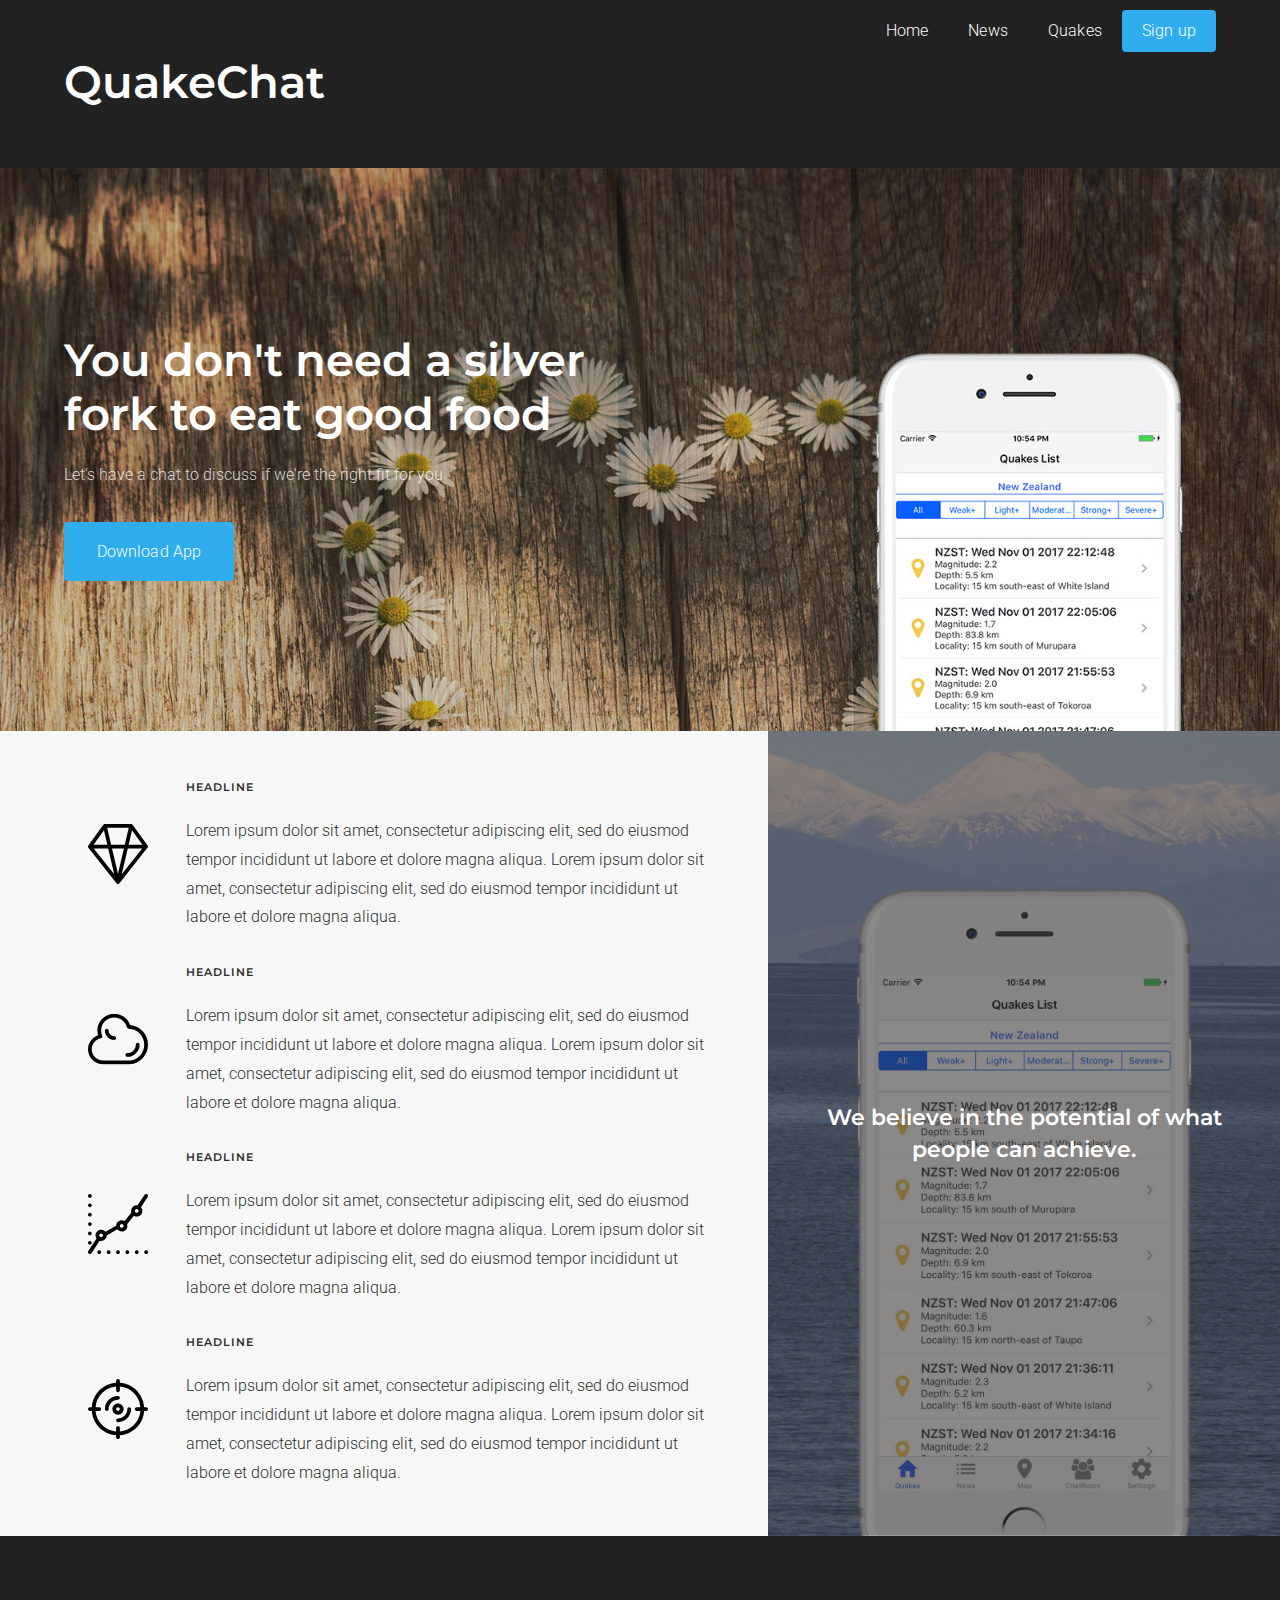
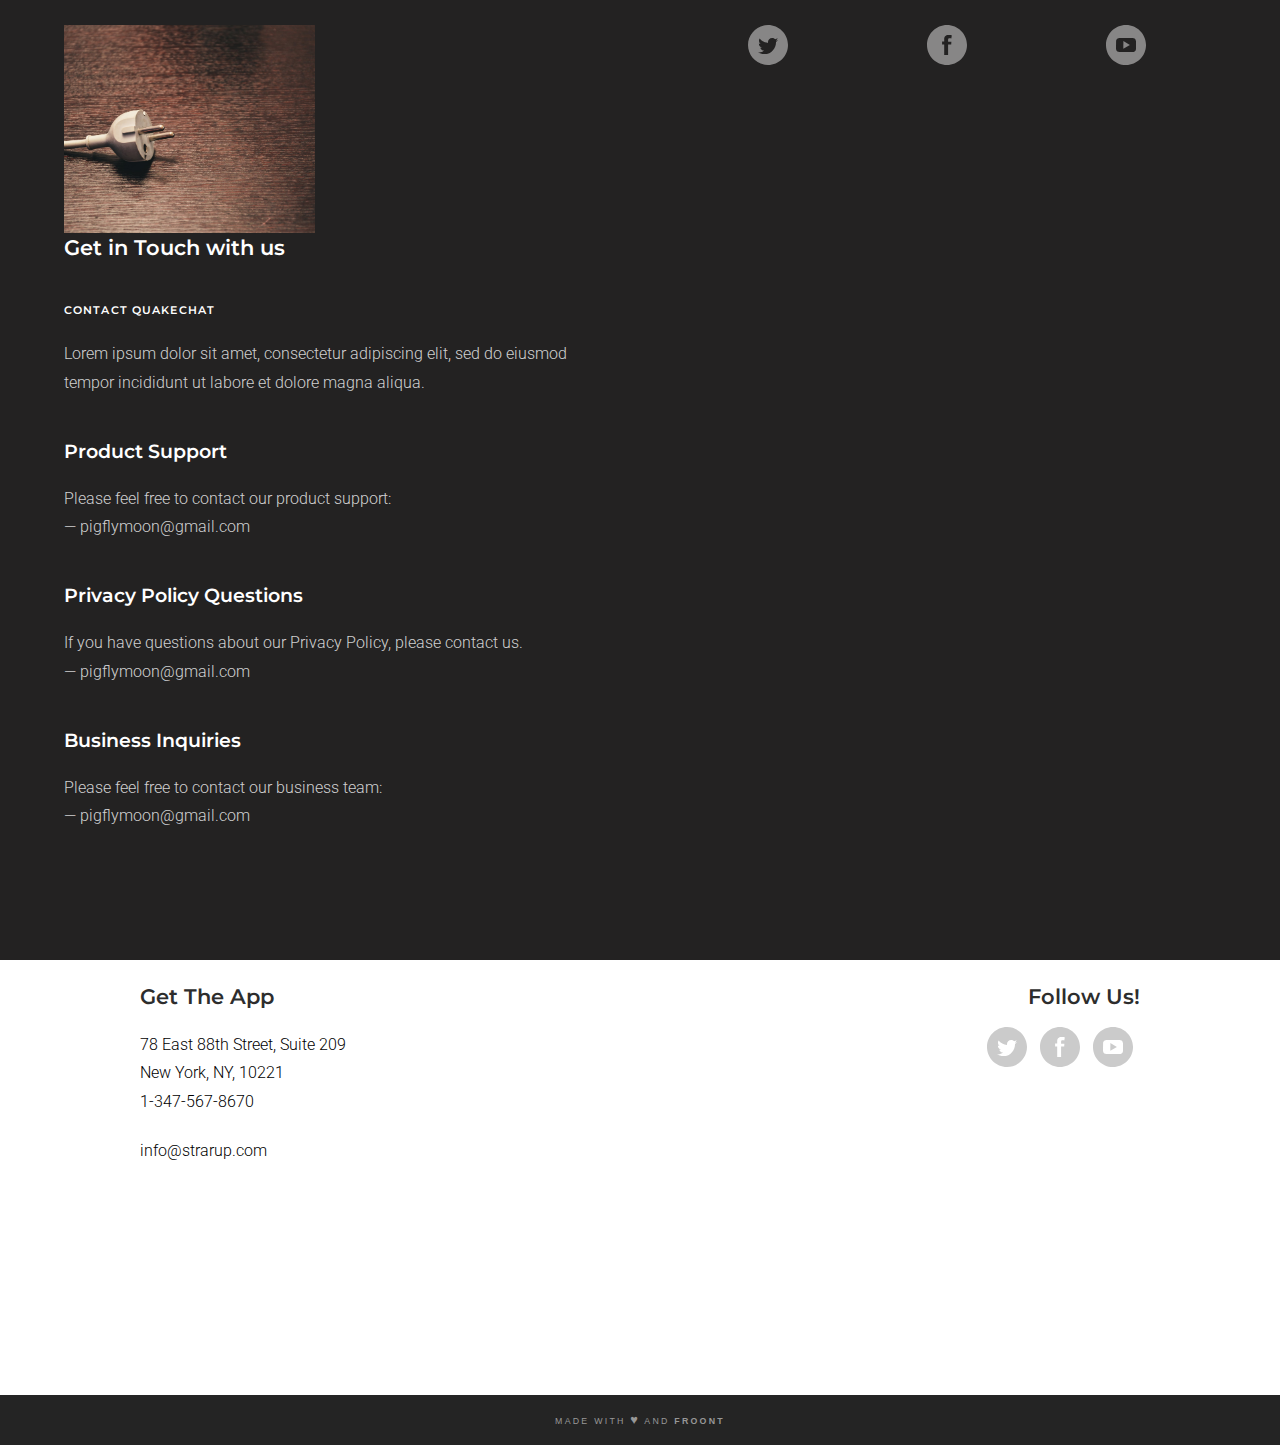
==== index.html @ 2ad2355a "tide up" ====
<!DOCTYPE html>
<html prefix="og: http://ogp.me/ns#" lang="en"
      class="x-nav-js wf-montserrat-n7-active wf-montserrat-n4-active wf-roboto-n1-active wf-roboto-i1-active wf-roboto-n3-active wf-roboto-i3-active wf-roboto-n5-active wf-roboto-i5-active wf-roboto-n7-active wf-roboto-i7-active wf-roboto-n9-active wf-roboto-i9-active wf-roboto-i4-active wf-roboto-n4-active wf-active">
<head>
    <meta http-equiv="Content-Type" content="text/html; charset=UTF-8">

    <link rel="schema.DC" href="http://purl.org/dc/elements/1.1/">
    <title>web</title>
    <meta name="DC.title" content="web">
    <meta property="og:title" content="web">
    <meta name="twitter:title" content="web">
    <meta property="og:image" content="https://cdn.froont.com/_static/images/froont.png">
    <meta name="twitter:image" content="https://cdn.froont.com/_static/images/froont.png">
    <meta property="og:url" content="http://froont.com/flymoon/web-98582">
    <meta name="robots" content="noindex">
    <meta property="fb:app_id" content="338576812933961">
    <meta property="fb:admins" content="673428195">
    <meta property="og:type" content="website">
    <meta property="og:site_name" content="web">
    <meta name="DC.language" scheme="ISO639-1" content="en">
    <link rel="stylesheet" href="./files/style.19f5365.css">
    <link rel="stylesheet" href="./files/style.css">
    <script type="text/javascript" async="" src="./files/linkid.js"></script>
    <script async="" src="./files/analytics.js"></script>
    <script>
        window.preload = {
            sentry_dsn: "https://4933bdc993314b5cae37ba5216a96479@sentry.froont.com/3"
        }
    </script>
    <script src="./files/raven.min.js"></script>
    <script type="text/javascript">
        (function (window) {
            if (typeof window.Raven !== 'undefined') {
                var sentryDSN;

                if (!sentryDSN && window.app && app.preload && app.preload.sentry_dsn) {
                    sentryDSN = app.preload.sentry_dsn;
                }

                if (!sentryDSN && window.preload && window.preload.sentry_dsn) {
                    sentryDSN = window.preload && window.preload.sentry_dsn;
                }

                if (sentryDSN) {
                    try {
                        Raven.config(sentryDSN, {
                            collectWindowErrors: true
                        }).install();

                        if (window.app && window.app.preload && window.app.preload.userInfo) {
                            Raven.setUser(app.preload.userInfo);
                        }
                    } catch (sentryLoadException) {
                        console.error("Couldn't load Sentry :(");
                        console.trace(sentryLoadException);
                    }
                } else {
                    window.Raven = undefined;
                }

            }
        })(window);
    </script>
    <script type="text/javascript" src="./files/footer.19f5365.js"></script>
    <script type="text/javascript">
        var fonts = {
            "Montserrat": {
                "family": "Montserrat",
                "source": "google",
                "subsets": [
                    "latin"
                ],
                "variants": [
                    "700",
                    "regular"
                ]
            },
            "Roboto": {
                "family": "Roboto",
                "source": "google",
                "subsets": [
                    "cyrillic",
                    "cyrillic-ext",
                    "greek",
                    "greek-ext",
                    "latin",
                    "latin-ext",
                    "vietnamese"
                ],
                "variants": [
                    "100",
                    "100italic",
                    "300",
                    "300italic",
                    "500",
                    "500italic",
                    "700",
                    "700italic",
                    "900",
                    "900italic",
                    "italic",
                    "regular"
                ]
            }
        };
    </script>
    <link rel="stylesheet" href="./files/css" media="all">
    <script type="text/javascript" src="./files/js-fonts.19f5365.js"></script>


    <link rel="shortcut icon" type="image/x-icon" href="http://froont.com/favicon.ico?v=2">
    <link rel="apple-touch-icon" href="http://froont.com/favicon-152.png">
    <meta name="msapplication-TileColor" content="#3E3ED6">
    <meta name="msapplication-TileImage" content="/favicon-144.png">
    <meta http-equiv="X-UA-Compatible" content="IE=Edge,chrome=1">
    <meta name="viewport" content="width=device-width, initial-scale=1.0">
</head>

<body>
<div class="b-content">
    <div id="nav_with_logo" class="fr-widget fr-container fr_nav_with_logo">
        <div id="navigation_dark_with_logo_2"
             class="fr-widget fr-navigation fr-navigation-active fr_navigation_dark_with_logo_2">
            <a id="logo_2" class="fr-widget fr-svg fr_logo_2 fr-link" href="https://froont.com/">
                <div class="fr-svg-inner">
                    <!--<svg xmlns="http://www.w3.org/2000/svg" version="1.1" x="0" y="0" viewBox="0 0 279.3 56" enable-background="new 0 0 279.333 56" xml:space="preserve"><path d="M2 3.3h32.3v7.8H10.9v13.8h22.1v7.6H10.9v21.2H2V3.3zM40.5 3.3H58c9.4 0 18.5 3.8 18.5 14.5 0 7.3-4.5 12-11.5 13.6l13.4 22.4H67.6L56 32.3h-6.5v21.4h-8.9V3.3zM56.7 25c5 0 10.8-1.2 10.8-7.3 0-5.5-5.4-6.8-10-6.8h-8.1v14.2H56.7zM159.3 2c-12.6 0-22.5 6.8-25.7 18.1C130.4 8.8 120.5 2 107.7 2c-15.4 0-26.8 10.2-26.8 26.4 0 15.7 11.4 26.6 26.8 26.6 12.8 0 22.7-7.3 25.9-18.5C136.8 47.7 146.7 55 159.3 55c15.6 0 27-10.9 27-26.6C186.3 12.2 174.9 2 159.3 2zM107.7 46.9c-10.2 0-17.2-7.8-17.2-18.6 0-10.4 6.9-18.4 17.2-18.4 10.4 0 17.3 8 17.3 18.4C125 39.1 118 46.9 107.7 46.9zM159.4 46.9c-10.2 0-17.2-7.8-17.2-18.6 0-10.4 6.9-18.4 17.2-18.4 10.4 0 17.3 8 17.3 18.4C176.6 39.1 169.6 46.9 159.4 46.9zM189.6 3.3h11.8l23.3 37.8h0.1V3.3h8.9v50.4h-11.3L198.6 14.8h-0.1v39h-8.9V3.3zM253.7 11.1h-15.4V3.3H278v7.8h-15.3v42.6h-8.9V11.1z"></path></svg>-->
                    <H1>QuakeChat</H1>
                </div>
            </a>
            <div id="mobile_toggle_2" class="fr-widget fr-navigation-toggle fr_mobile_toggle_2" aria-hidden="true">
                <div id="hamburger_icon_2" class="fr-widget fr-svg fr_hamburger_icon_2">
                    <div class="fr-svg-inner">
                        <svg xmlns="http://www.w3.org/2000/svg" version="1.1" x="0" y="0" viewBox="0 0 73.2 61.6" xml:space="preserve"><path d="M4.2 8.6h64.7c2.3 0 4.2-1.9 4.2-4.3C73.2 1.9 71.3 0 68.9 0H4.2C1.9 0 0 1.9 0 4.3 0 6.7 1.9 8.6 4.2 8.6zM68.9 26.5H4.2C1.9 26.5 0 28.4 0 30.8c0 2.4 1.9 4.3 4.2 4.3h64.7c2.3 0 4.2-1.9 4.2-4.3C73.2 28.4 71.3 26.5 68.9 26.5zM68.9 53H4.2C1.9 53 0 54.9 0 57.3c0 2.4 1.9 4.3 4.2 4.3h64.7c2.3 0 4.2-1.9 4.2-4.3C73.2 54.9 71.3 53 68.9 53z"></path></svg>
                    </div>
                </div>
            </div>
            <div id="items_2" class="fr-widget fr-container fr_items_2 x-nav-collapse x-nav-collapse-0 closed"
                 style="transition: max-height 284ms; position: relative;" aria-hidden="false">
                <a id="text01" class="fr-widget fr-text fr-wf fr_nav_item_bright_right_center fr_text01 fr-link">
                    <div class="fr-text">Home</div>
                </a><a id="text02" class="fr-widget fr-text fr-wf fr_nav_item_bright_right_center fr_text02 fr-link">
                <div class="fr-text">News</div>
            </a><a id="text03_2" class="fr-widget fr-text fr-wf fr_nav_item_bright_right_center fr_text03_2 fr-link">
                <div class="fr-text">Quakes</div>
            </a><a id="sign_up_button_2" class="fr-widget fr-text fr-wf fr_button-1 fr_sign_up_button_2 fr-link">
                <div class="fr-text">Sign up</div>
            </a>
            </div>
        </div>
    </div>
    <div id="hero_with_bg" class="fr-widget fr-container fr_hero_with_bg">
        <div id="hd3_content" class="fr-widget fr-container fr_hd3_content">
            <div id="text_25" class="fr-widget fr-text fr-wf fr_text_bright_left fr_text_25">
                <div class="fr-text">
                    <h1>You don't need a silver fork to eat good food</h1>
                    <p>Let's have a chat to discuss if we're the right fit for you</p>
                </div>
            </div>
            <a id="text_133" class="fr-widget fr-text fr-wf fr_button fr_text_133 fr-link"
               href="mailto:hello@froont.com">
                <div class="fr-text">
                    Download App
                </div>
            </a>
        </div>
    </div>

    <div id="features_block" class="fr-widget fr-container fr_features_block">
        <div id="group_container_4" class="fr-widget fr-container fr_group_container_4">
            <div id="grid_13" class="fr-widget fr-grid fr_grid_13">
                <div id="image_container_13" class="fr-widget fr-container fr_image_container_13">
                    <div id="volume_up_icon_13" class="fr-widget fr-svg fr_volume_up_icon_13">
                        <div class="fr-svg-inner">
                            <!--?xml version="1.0" encoding="iso-8859-1"?-->
                            <!-- Generator: Adobe Illustrator 16.0.4, SVG Export Plug-In . SVG Version: 6.00 Build 0)  -->
                            <svg xmlns="http://www.w3.org/2000/svg" xmlns:xlink="http://www.w3.org/1999/xlink" version="1.1" id="Capa_1" x="0px" y="0px" viewBox="0 0 32.012 32" xml:space="preserve" enable-background="new 0 0 32.012 32">
<g id="Diamond">
	<g>
		<path d="M31.977,11.835c0-0.004-0.001-0.007-0.002-0.01c-0.039-0.212-0.124-0.407-0.272-0.55L23.8,0.411    c-0.057-0.078-0.127-0.144-0.202-0.201c-0.018-0.014-0.036-0.024-0.055-0.036c-0.101-0.066-0.206-0.12-0.323-0.147    c0,0-0.001-0.001-0.002-0.001c-0.002-0.001-0.005,0-0.008,0c-0.071-0.017-0.146-0.027-0.219-0.027h-14    c-0.075,0-0.148,0.01-0.221,0.026c-0.003,0-0.005-0.001-0.008,0c-0.001,0-0.001,0.001-0.002,0.001    C8.645,0.054,8.538,0.107,8.438,0.174C8.42,0.187,8.401,0.196,8.384,0.21C8.309,0.269,8.238,0.333,8.183,0.411l-8,11    c-0.019,0.023-0.025,0.052-0.041,0.076c-0.016,0.026-0.037,0.048-0.051,0.075c-0.007,0.016-0.009,0.032-0.016,0.049    c-0.021,0.045-0.032,0.09-0.044,0.137c-0.012,0.043-0.022,0.084-0.028,0.127c-0.006,0.048-0.004,0.095-0.004,0.142    C0,12.062,0.001,12.105,0.007,12.148c0.007,0.046,0.021,0.09,0.033,0.135c0.014,0.044,0.025,0.088,0.045,0.13    c0.007,0.014,0.008,0.028,0.015,0.041c0.017,0.031,0.039,0.055,0.06,0.083c0.018,0.027,0.027,0.058,0.048,0.083l15,19    c0.016,0.02,0.041,0.027,0.058,0.046c0.04,0.045,0.078,0.093,0.126,0.13c0.025,0.02,0.058,0.028,0.083,0.045    c0.009,0.006,0.02,0.01,0.026,0.016c0.034,0.02,0.063,0.039,0.1,0.055c0.04,0.018,0.08,0.031,0.123,0.044    c0.017,0.005,0.026,0.017,0.042,0.021C15.839,31.992,15.913,32,15.987,32c0.003,0,0.004,0.001,0.005,0.001h0.002    c0.002,0,0.003-0.001,0.003-0.001c0.074,0,0.148-0.009,0.224-0.024c0.016-0.004,0.027-0.016,0.042-0.021    c0.043-0.013,0.083-0.026,0.122-0.044c0.036-0.016,0.066-0.035,0.1-0.055c0.011-0.006,0.019-0.01,0.027-0.016    c0.026-0.017,0.057-0.025,0.082-0.045c0.049-0.037,0.086-0.085,0.127-0.13c0.017-0.019,0.042-0.026,0.058-0.046l14.918-18.896    c0.194-0.183,0.317-0.437,0.317-0.724C32.011,11.94,31.986,11.891,31.977,11.835z M21.73,1.999l-2.1,9h-7.28l-2.1-9H21.73z     M8.514,3.355l1.783,7.644H2.955L8.514,3.355z M3.055,12.999h7.709l3.234,13.861L3.055,12.999z M15.991,26.599l-3.175-13.6h6.348    L15.991,26.599z M17.983,26.86l3.235-13.861h7.709L17.983,26.86z M21.685,10.999l1.783-7.644l5.558,7.644H21.685z"></path>
	</g>
</g>
</svg>
                        </div>
                    </div>
                </div>
                <div id="text_193" class="fr-widget fr-text fr-wf fr_text_193">
                    <div class="fr-text">
                        <h5>Headline</h5>
                        <p>Lorem ipsum dolor sit amet, consectetur adipiscing elit, sed do eiusmod tempor incididunt ut
                            labore et dolore magna aliqua.&nbsp;Lorem ipsum dolor sit amet, consectetur adipiscing elit,
                            sed do eiusmod tempor incididunt ut labore et dolore magna aliqua.</p>
                    </div>
                </div>
            </div>
            <div id="grid_14" class="fr-widget fr-grid fr_grid_14">
                <div id="image_container_14" class="fr-widget fr-container fr_image_container_14">
                    <div id="volume_up_icon_14" class="fr-widget fr-svg fr_volume_up_icon_14">
                        <div class="fr-svg-inner">
                            <!--?xml version="1.0" encoding="iso-8859-1"?-->
                            <!-- Generator: Adobe Illustrator 16.0.4, SVG Export Plug-In . SVG Version: 6.00 Build 0)  -->
                            <svg xmlns="http://www.w3.org/2000/svg" xmlns:xlink="http://www.w3.org/1999/xlink" version="1.1" id="Capa_1" x="0px" y="0px" viewBox="0 0 32 27" xml:space="preserve" enable-background="new 0 0 32 27">
<g id="Cloud">
	<g>
		<path d="M14,12c-1.654,0-3-1.346-3-3c0-0.553-0.448-1-1-1S9,8.447,9,9c0,2.757,2.243,5,5,5c0.552,0,1-0.447,1-1S14.552,12,14,12z     M26.5,15.5c-0.552,0-1,0.447-1,1c0,2.48-2.02,4.5-4.5,4.5c-0.552,0-1,0.448-1,1s0.448,1,1,1c3.584,0,6.5-2.916,6.5-6.5    C27.5,15.947,27.052,15.5,26.5,15.5z M22.497,6.056C21.254,2.455,17.859,0,14,0C9.038,0,5,4.037,5,9    c0,0.838,0.114,1.66,0.34,2.455C2.188,12.566,0,15.577,0,19c0,4.411,3.589,8,8,8h14c0.096,0,0.189-0.014,0.277-0.041    C27.747,26.559,32,22.006,32,16.5C32,11.009,27.882,6.554,22.497,6.056z M21.948,24.977c-0.06,0.002-0.117,0.012-0.173,0.023H8    c-3.309,0-6-2.691-6-6c0-2.857,2.032-5.332,4.832-5.885c0.296-0.058,0.549-0.246,0.69-0.513s0.154-0.583,0.036-0.86    C7.188,10.873,7,9.95,7,9c0-3.859,3.14-7,7-7c3.193,0,5.979,2.163,6.771,5.261c0.111,0.433,0.498,0.74,0.944,0.751    C26.361,8.129,30,11.857,30,16.5C30,21.018,26.463,24.74,21.948,24.977z"></path>
	</g>
</g>
</svg>
                        </div>
                    </div>
                </div>

                <div id="text_194" class="fr-widget fr-text fr-wf fr_text_194">
                    <div class="fr-text">
                        <h5>Headline</h5>
                        <p>Lorem ipsum dolor sit amet, consectetur adipiscing elit, sed do eiusmod tempor incididunt ut
                            labore et dolore magna aliqua.&nbsp;Lorem ipsum dolor sit amet, consectetur adipiscing elit,
                            sed do eiusmod tempor incididunt ut labore et dolore magna aliqua.</p>
                    </div>
                </div>
            </div>

            <div id="grid_15" class="fr-widget fr-grid fr_grid_15">
                <div id="image_container_15" class="fr-widget fr-container fr_image_container_15">
                    <div id="volume_up_icon_15" class="fr-widget fr-svg fr_volume_up_icon_15">
                        <div class="fr-svg-inner">
                            <!--?xml version="1.0" encoding="iso-8859-1"?-->
                            <!-- Generator: Adobe Illustrator 16.0.4, SVG Export Plug-In . SVG Version: 6.00 Build 0)  -->
                            <svg xmlns="http://www.w3.org/2000/svg" xmlns:xlink="http://www.w3.org/1999/xlink" version="1.1" id="Capa_1" x="0px" y="0px" viewBox="0 0 32 32" xml:space="preserve" enable-background="new 0 0 32 32">
<g id="Statics">
	<g>
		<path d="M31.834,1.552c0.305-0.461,0.178-1.08-0.282-1.386c-0.462-0.305-1.081-0.179-1.386,0.283l-3.699,5.599    C26.312,6.023,26.159,6,25.999,6c-1.653,0-3,1.347-3,3c0,0.318,0.063,0.619,0.155,0.907l-3.572,4.555    C19.121,14.174,18.582,14,18,14c-1.613,0-2.924,1.283-2.988,2.881l-5.651,3.29C8.812,19.464,7.963,19,7,19c-1.654,0-3,1.346-3,3    c0,0.65,0.214,1.25,0.566,1.741l-4.402,6.71c-0.303,0.462-0.175,1.082,0.287,1.385C0.62,31.947,0.811,32,0.999,32    c0.326,0,0.646-0.158,0.837-0.451l4.375-6.667C6.464,24.951,6.726,25,7,25c1.613,0,2.924-1.282,2.988-2.881l5.651-3.289    C16.188,19.536,17.037,20,18,20c1.654,0,3-1.346,3-3c0-0.318-0.062-0.619-0.154-0.906l3.571-4.555    c0.461,0.287,1,0.461,1.582,0.461c1.653,0,3-1.346,3-3c0-0.767-0.298-1.459-0.772-1.99L31.834,1.552z M7,23c-0.552,0-1-0.448-1-1    c0-0.551,0.448-1,1-1s1,0.449,1,1C8,22.552,7.552,23,7,23z M18,18c-0.552,0-1-0.448-1-1c0-0.551,0.448-1,1-1s1,0.449,1,1    C19,17.552,18.552,18,18,18z M25.999,10c-0.552,0-1-0.448-1-1c0-0.551,0.448-1,1-1s1,0.449,1,1C26.999,9.552,26.551,10,25.999,10z     M6,30c-0.553,0-1,0.448-1,1c0,0.553,0.447,1,1,1s1-0.447,1-1C7,30.448,6.553,30,6,30z M11,30c-0.553,0-1,0.448-1,1    c0,0.553,0.447,1,1,1s1-0.447,1-1C12,30.448,11.553,30,11,30z M16,30c-0.553,0-1,0.448-1,1c0,0.553,0.447,1,1,1    c0.553,0,1-0.447,1-1C17,30.448,16.553,30,16,30z M21,30c-0.553,0-1,0.448-1,1c0,0.553,0.447,1,1,1s1-0.447,1-1    C22,30.448,21.553,30,21,30z M26,30c-0.553,0-1,0.448-1,1c0,0.553,0.447,1,1,1s1-0.447,1-1C27,30.448,26.553,30,26,30z M31,30    c-0.553,0-1,0.448-1,1c0,0.553,0.447,1,1,1s1-0.447,1-1C32,30.448,31.553,30,31,30z M1,27c0.553,0,1-0.447,1-1    c0-0.552-0.447-1-1-1s-1,0.448-1,1C0,26.553,0.447,27,1,27z M1,22c0.553,0,1-0.447,1-1c0-0.552-0.447-1-1-1s-1,0.448-1,1    C0,21.553,0.447,22,1,22z M1,17c0.553,0,1-0.447,1-1c0-0.552-0.447-1-1-1s-1,0.448-1,1C0,16.553,0.447,17,1,17z M1,12    c0.553,0,1-0.446,1-1c0-0.552-0.447-1-1-1s-1,0.448-1,1C0,11.554,0.447,12,1,12z M1,7c0.553,0,1-0.446,1-1c0-0.552-0.447-1-1-1    S0,5.448,0,6C0,6.554,0.447,7,1,7z M1,2c0.553,0,1-0.446,1-1c0-0.552-0.447-1-1-1S0,0.448,0,1C0,1.554,0.447,2,1,2z"></path>
	</g>
</g>
</svg>
                        </div>
                    </div>
                </div>

                <div id="text_195" class="fr-widget fr-text fr-wf fr_text_195">
                    <div class="fr-text">
                        <h5>Headline</h5>
                        <p>Lorem ipsum dolor sit amet, consectetur adipiscing elit, sed do eiusmod tempor incididunt ut
                            labore et dolore magna aliqua.&nbsp;Lorem ipsum dolor sit amet, consectetur adipiscing elit,
                            sed do eiusmod tempor incididunt ut labore et dolore magna aliqua.</p>
                    </div>
                </div>
            </div>

            <div id="grid_16" class="fr-widget fr-grid fr_grid_16">
                <div id="image_container_16" class="fr-widget fr-container fr_image_container_16">
                    <div id="volume_up_icon_16" class="fr-widget fr-svg fr_volume_up_icon_16">
                        <div class="fr-svg-inner">
                            <!--?xml version="1.0" encoding="iso-8859-1"?-->
                            <!-- Generator: Adobe Illustrator 16.0.4, SVG Export Plug-In . SVG Version: 6.00 Build 0)  -->
                            <svg xmlns="http://www.w3.org/2000/svg" xmlns:xlink="http://www.w3.org/1999/xlink" version="1.1" id="Capa_1" x="0px" y="0px" viewBox="0 0 32 32" xml:space="preserve" enable-background="new 0 0 32 32">
<g id="Target">
	<g>
		<path d="M31,15h-1.051C29.457,8.079,23.922,2.544,17,2.051v-1.05C17,0.448,16.553,0,16,0c-0.553,0-1,0.448-1,1.001v1.05    C8.078,2.544,2.543,8.079,2.051,15H1c-0.553,0-1,0.448-1,1c0,0.553,0.447,1.001,1,1.001h1.051    C2.543,23.922,8.078,29.457,15,29.949V31c0,0.553,0.447,1,1,1c0.553,0,1-0.447,1-1v-1.051c6.922-0.492,12.457-6.027,12.949-12.948    H31c0.553,0,1-0.448,1-1.001C32,15.448,31.553,15,31,15z M26,17.001h1.949C27.466,22.818,22.818,27.467,17,27.949V26    c0-0.552-0.447-1-1-1c-0.553,0-1,0.448-1,1v1.949C9.182,27.467,4.534,22.818,4.051,17.001H6c0.553,0,1-0.448,1-1.001    c0-0.552-0.447-1-1-1H4.051C4.534,9.182,9.182,4.534,15,4.051V6c0,0.553,0.447,1.001,1,1.001c0.553,0,1-0.448,1-1.001V4.051    C22.818,4.534,27.466,9.182,27.949,15H26c-0.553,0-1,0.448-1,1C25,16.553,25.447,17.001,26,17.001z M19,16c0-1.653-1.346-3-3-3    c-1.654,0-3,1.347-3,3c0,1.654,1.346,3,3,3C17.654,19,19,17.654,19,16z M15,16c0-0.551,0.449-1,1-1s1,0.449,1,1    c0,0.552-0.449,1.001-1,1.001S15,16.552,15,16z M17,10c0-0.552-0.447-0.999-1-0.999c-3.859,0-7,3.14-7,6.999    c0,0.553,0.447,1.001,1,1.001s1-0.448,1-1.001c0-2.756,2.243-5,5-5C16.553,11,17,10.553,17,10z M22,15c-0.553,0-1,0.448-1,1    c0,2.757-2.243,5-5,5c-0.553,0-1,0.448-1,1c0,0.553,0.447,1,1,1c3.859,0,7-3.141,7-7C23,15.448,22.553,15,22,15z"></path>
	</g>
</g>
</svg>

                         </div>
                    </div>
                </div>

                <div id="text_196" class="fr-widget fr-text fr-wf fr_text_196">
                    <div class="fr-text">
                        <h5>Headline</h5>
                        <p>Lorem ipsum dolor sit amet, consectetur adipiscing elit, sed do eiusmod tempor incididunt ut
                            labore et dolore magna aliqua.&nbsp;Lorem ipsum dolor sit amet, consectetur adipiscing elit,
                            sed do eiusmod tempor incididunt ut labore et dolore magna aliqua.</p>
                    </div>
                </div>
            </div>
        </div>
        <div id="action_container" class="fr-widget fr-container fr_action_container">
            <div id="container_24" class="fr-widget fr-container fr_container_24">
                <div id="text_197" class="fr-widget fr-text fr-wf fr_text_bright_center fr_text_197">
                    <div class="fr-text">
                        <h3>We believe in the potential of what people can achieve.</h3>
                    </div>
                </div>
            </div>
        </div>
    </div>

    <div id="footer_4" class="fr-widget fr-container fr_footer_4">
        <div id="f4_2_columns" class="fr-widget fr-grid fr_f4_2_columns">


            <div id="f4_text_cont" class="fr-widget fr-container fr_f4_text_cont">


                <div id="text_75" class="fr-widget fr-text fr-wf fr_text_bright_left fr_text_75">
                    <div id="f4_container_one" class="fr-widget fr-container fr_f4_container_one">
                    </div>
                    <div class="fr-text">
                        <h4>Get in Touch with us</h4>
                        <h5>Contact QuakeChat</h5>
                        <p>Lorem ipsum dolor sit amet, consectetur adipiscing elit, sed do eiusmod tempor incididunt ut
                            labore et dolore magna aliqua.</p>
                        <div class="block block--plain">
                            <h6 class="block__title">Product Support </h6>
                            <p class="block__body rich-text">
                                Please feel free to contact our product support:<br>
                                — <a href="mailto:pigflymoon@gmail.com">pigflymoon@gmail.com</a>
                            </p>
                        </div>
                        <div class="block block--plain">
                            <h6 class="block__title">Privacy Policy Questions </h6>
                            <p class="block__body rich-text">
                                If you have questions about our Privacy Policy, please contact us.<br>
                                — <a href="mailto:pigflymoon@gmail.com">pigflymoon@gmail.com</a>
                            </p>
                        </div>

                        <div class="block block--plain">
                            <h6 class="block__title">Business Inquiries</h6>
                            <p class="block__body rich-text">
                                Please feel free to contact our business team:<br>
                                — <a href="mailto:pigflymoon@gmail.com">pigflymoon@gmail.com</a>
                            </p>
                        </div>

                    </div>

                </div>
            </div>

            <div id="wf_soc_icons_4" class="fr-widget fr-grid fr_wf_soc_icons_4">
                <div id="wf_twitter_3" class="fr-widget fr-container fr_wf_twitter_3">
                    <a id="svg_27"
                       class="fr-widget fr-svg fr_icon_medium_bright fr_svg_27 fr-widget-hover-opacity-60 fr-link"
                       href="http://www.facebook.com/FroontApp" target="_blank">
                        <div class="fr-svg-inner">
                            <!--?xml version="1.0" encoding="utf-8"?-->
                            <!-- Generator: Adobe Illustrator 17.1.0, SVG Export Plug-In . SVG Version: 6.00 Build 0)  -->
                            <svg xmlns="http://www.w3.org/2000/svg" xmlns:xlink="http://www.w3.org/1999/xlink" version="1.1" id="Layer_1" x="0px" y="0px" viewBox="0 0 40 40" enable-background="new 0 0 40 40" xml:space="preserve">
<path d="M20,0C9,0,0,9,0,20c0,11,9,20,20,20s20-9,20-20C40,9,31,0,20,0z M28,16.9c0,0.2,0,0.4,0,0.5  c0,5.4-4.1,11.7-11.7,11.7c-2.3,0-4.5-0.7-6.3-1.8c0.3,0,0.7,0.1,1,0.1c1.9,0,3.7-0.7,5.1-1.8c-1.8,0-3.3-1.2-3.8-2.9  c0.2,0,0.5,0.1,0.8,0.1c0.4,0,0.7,0,1.1-0.1c-1.9-0.4-3.3-2-3.3-4v-0.1c0.6,0.3,1.2,0.5,1.9,0.5c-1.1-0.7-1.8-2-1.8-3.4  c0-0.8,0.2-1.5,0.6-2.1c2,2.5,5.1,4.1,8.5,4.3c-0.1-0.3-0.1-0.6-0.1-0.9c0-2.3,1.8-4.1,4.1-4.1c1.2,0,2.3,0.5,3,1.3  c0.9-0.2,1.8-0.5,2.6-1c-0.3,1-1,1.8-1.8,2.3c0.8-0.1,1.6-0.3,2.4-0.6C29.5,15.6,28.8,16.3,28,16.9z"></path>
</svg>
                        </div>
                    </a>
                </div>

                <div id="wf_facebook_3" class="fr-widget fr-container fr_wf_facebook_3">
                    <a id="svg_26"
                       class="fr-widget fr-svg fr_icon_medium_bright fr_svg_26 fr-widget-hover-opacity-60 fr-link"
                       href="http://twitter.com/froontapp" target="_blank">
                        <div class="fr-svg-inner">
                            <!--?xml version="1.0" encoding="utf-8"?-->
                            <!-- Generator: Adobe Illustrator 17.1.0, SVG Export Plug-In . SVG Version: 6.00 Build 0)  -->
                            <svg xmlns="http://www.w3.org/2000/svg" xmlns:xlink="http://www.w3.org/1999/xlink" version="1.1" id="Layer_1" x="0px" y="0px" viewBox="0 0 40 40" enable-background="new 0 0 40 40" xml:space="preserve">
<path d="M20,0C9,0,0,9,0,20c0,11,9,20,20,20c11,0,20-9,20-20C40,9,31,0,20,0z M24.4,16.6l-0.2,3h-3.1V30h-3.9V19.6  h-2.1v-3h2.1v-2c0-0.9,0-2.3,0.7-3.1c0.7-0.9,1.6-1.5,3.2-1.5c2.6,0,3.7,0.4,3.7,0.4l-0.5,3.1c0,0-0.9-0.2-1.7-0.2  c-0.8,0-1.5,0.3-1.5,1.1v2.3H24.4z"></path>
</svg>
                        </div>
                    </a>
                </div>

                <div id="wf_youtube_3" class="fr-widget fr-container fr_wf_youtube_3">
                    <a id="svg_25"
                       class="fr-widget fr-svg fr_icon_medium_bright fr_svg_25 fr-widget-hover-opacity-60 fr-link"
                       href="http://twitter.com/froontapp" target="_blank">
                        <div class="fr-svg-inner">
                            <!--?xml version="1.0" encoding="utf-8"?-->
                            <!-- Generator: Adobe Illustrator 17.1.0, SVG Export Plug-In . SVG Version: 6.00 Build 0)  -->
                            <svg xmlns="http://www.w3.org/2000/svg" xmlns:xlink="http://www.w3.org/1999/xlink" version="1.1" id="Layer_1" x="0px" y="0px" viewBox="0 0 40 40" enable-background="new 0 0 40 40" xml:space="preserve">
<g>
	<polygon points="17.3,23.8 23.9,20 17.4,16.1  "></polygon>
	<path d="M20.2,0C9.1-0.1,0.1,8.8,0,19.8S8.8,39.9,19.8,40S39.9,31.2,40,20.2C40.1,9.2,31.2,0.1,20.2,0z M30,23.7   c0,3.4-3.5,3.4-3.5,3.4L13.4,27c-3.4,0-3.4-3.5-3.4-3.5l0.1-7.2c0-3.4,3.5-3.4,3.5-3.4L26.6,13c3.4,0,3.4,3.5,3.4,3.5L30,23.7z"></path>
</g>
</svg>
                        </div>
                    </a>
                </div>
            </div>
            <a
                    id="text_76"
                    class="fr-widget fr-text fr-wf fr_text_bright_left fr_text_76 fr-widget-hover-opacity-60 fr-link"
                    href="mailto:hello@froont.com?subject=Hey!">

            </a>
        </div>
    </div>
</div>

<div id="footer" class="fr-widget fr-container fr_footer">
    <div id="wf_2_column_grid" class="fr-widget fr-grid fr_wf_2_column_grid">
        <div id="wf_container_one" class="fr-widget fr-container fr_wf_container_one">
            <div id="get_the_app" class="fr-widget fr-text fr-wf fr_text_dark_left fr_get_the_app">
                <div class="fr-text">
                    <h4>Get The App</h4>
                    <p>78 East 88th Street, Suite 209<br> New York, NY, 10221<br> 1-347-567-8670
                    </p>
                    <p>info@strarup.com</p>
                </div>
            </div>
        </div>
        <div id="wf_container_two" class="fr-widget fr-container fr_wf_container_two">
            <div id="wf_follow_us" class="fr-widget fr-text fr-wf fr_text_dark_right fr_wf_follow_us">
                <div class="fr-text">
                    <h4>Follow Us!</h4>
                </div>
            </div>

            <div id="wf_soc_icons" class="fr-widget fr-grid fr_wf_soc_icons">
                <div id="wf_twitter" class="fr-widget fr-container fr_wf_twitter">
                    <a id="wf_tw_icon" class="fr-widget fr-svg fr_wf_tw_icon fr-widget-hover-opacity-60 fr-link"
                       href="http://www.facebook.com/FroontApp" target="_blank">
                        <div class="fr-svg-inner">
                            <!--?xml version="1.0" encoding="utf-8"?-->
                            <!-- Generator: Adobe Illustrator 17.1.0, SVG Export Plug-In . SVG Version: 6.00 Build 0)  -->
                            <svg xmlns="http://www.w3.org/2000/svg" xmlns:xlink="http://www.w3.org/1999/xlink" version="1.1" id="Layer_1" x="0px" y="0px" viewBox="0 0 40 40" enable-background="new 0 0 40 40" xml:space="preserve">
<path d="M20,0C9,0,0,9,0,20c0,11,9,20,20,20s20-9,20-20C40,9,31,0,20,0z M28,16.9c0,0.2,0,0.4,0,0.5  c0,5.4-4.1,11.7-11.7,11.7c-2.3,0-4.5-0.7-6.3-1.8c0.3,0,0.7,0.1,1,0.1c1.9,0,3.7-0.7,5.1-1.8c-1.8,0-3.3-1.2-3.8-2.9  c0.2,0,0.5,0.1,0.8,0.1c0.4,0,0.7,0,1.1-0.1c-1.9-0.4-3.3-2-3.3-4v-0.1c0.6,0.3,1.2,0.5,1.9,0.5c-1.1-0.7-1.8-2-1.8-3.4  c0-0.8,0.2-1.5,0.6-2.1c2,2.5,5.1,4.1,8.5,4.3c-0.1-0.3-0.1-0.6-0.1-0.9c0-2.3,1.8-4.1,4.1-4.1c1.2,0,2.3,0.5,3,1.3  c0.9-0.2,1.8-0.5,2.6-1c-0.3,1-1,1.8-1.8,2.3c0.8-0.1,1.6-0.3,2.4-0.6C29.5,15.6,28.8,16.3,28,16.9z"></path>
</svg>
                        </div>
                    </a>
                </div>

                <div id="wf_facebook" class="fr-widget fr-container fr_wf_facebook">
                    <a id="wf_fb_icon" class="fr-widget fr-svg fr_wf_fb_icon fr-widget-hover-opacity-60 fr-link"
                       href="http://twitter.com/froontapp" target="_blank">
                        <div class="fr-svg-inner">
                            <!--?xml version="1.0" encoding="utf-8"?-->
                            <!-- Generator: Adobe Illustrator 17.1.0, SVG Export Plug-In . SVG Version: 6.00 Build 0)  -->
                            <svg xmlns="http://www.w3.org/2000/svg" xmlns:xlink="http://www.w3.org/1999/xlink" version="1.1" id="Layer_1" x="0px" y="0px" viewBox="0 0 40 40" enable-background="new 0 0 40 40" xml:space="preserve">
<path d="M20,0C9,0,0,9,0,20c0,11,9,20,20,20c11,0,20-9,20-20C40,9,31,0,20,0z M24.4,16.6l-0.2,3h-3.1V30h-3.9V19.6  h-2.1v-3h2.1v-2c0-0.9,0-2.3,0.7-3.1c0.7-0.9,1.6-1.5,3.2-1.5c2.6,0,3.7,0.4,3.7,0.4l-0.5,3.1c0,0-0.9-0.2-1.7-0.2  c-0.8,0-1.5,0.3-1.5,1.1v2.3H24.4z"></path>
</svg>
                        </div>
                    </a>
                </div>

                <div id="wf_youtube" class="fr-widget fr-container fr_wf_youtube">
                    <a id="wf_yt_icon" class="fr-widget fr-svg fr_wf_yt_icon fr-widget-hover-opacity-60 fr-link"
                       href="http://twitter.com/froontapp" target="_blank">
                        <div class="fr-svg-inner">
                            <!--?xml version="1.0" encoding="utf-8"?-->
                            <!-- Generator: Adobe Illustrator 17.1.0, SVG Export Plug-In . SVG Version: 6.00 Build 0)  -->
                            <svg xmlns="http://www.w3.org/2000/svg" xmlns:xlink="http://www.w3.org/1999/xlink" version="1.1" id="Layer_1" x="0px" y="0px" viewBox="0 0 40 40" enable-background="new 0 0 40 40" xml:space="preserve">
<g>
	<polygon points="17.3,23.8 23.9,20 17.4,16.1  "></polygon>
	<path d="M20.2,0C9.1-0.1,0.1,8.8,0,19.8S8.8,39.9,19.8,40S39.9,31.2,40,20.2C40.1,9.2,31.2,0.1,20.2,0z M30,23.7   c0,3.4-3.5,3.4-3.5,3.4L13.4,27c-3.4,0-3.4-3.5-3.4-3.5l0.1-7.2c0-3.4,3.5-3.4,3.5-3.4L26.6,13c3.4,0,3.4,3.5,3.4,3.5L30,23.7z"></path>
</g>
</svg>
                        </div>
                    </a>
                </div>
            </div>
        </div>
    </div>
</div>

<div id="container" class="fr-widget fr-container fr_container">
</div>
</div>
<div class="fr-copyright-footer">
    <div class="fr-widget fr-container">
        <div class="fr-widget fr-text fr-wf fr-made-with-froont">
            <a href="http://froont.com/" class="fr-text" target="_blank">
                MADE WITH <span class="heart">♥</span> AND <b>FROONT</b>
            </a>
        </div>
    </div>
    <div class="fr-bottom-em-spacer"></div>
</div>




</body>
</html>
---- files/style.css ----
/*!FROONT Project element styles */
h1 {
    font-family: Montserrat;
    font-weight: 600;
    font-size: 2.8rem;
    line-height: 1.2;
    margin-top: 2.5rem;
    margin-bottom: 1.25rem;
    color: #2d2d2d
}

h2 {
    font-family: Montserrat;
    font-weight: 600;
    font-size: 2rem;
    line-height: 1.2;
    margin-top: 2.5rem;
    margin-bottom: 1.25rem;
    color: #2d2d2d
}

h3 {
    font-family: Montserrat;
    font-weight: 600;
    font-size: 1.4rem;
    line-height: 1.4;
    margin-top: 2.5rem;
    margin-bottom: 1.25rem;
    color: #2d2d2d
}

h4 {
    font-family: Montserrat;
    font-weight: 600;
    font-size: 1.3rem;
    line-height: 1.4;
    margin-top: 2.5rem;
    margin-bottom: 1.25rem;
    color: #2d2d2d
}

h5 {
    font-family: Montserrat;
    font-weight: 600;
    font-size: .7rem;
    line-height: 1.6;
    text-transform: uppercase;
    letter-spacing: .07rem;
    margin-top: 2.5rem;
    margin-bottom: 1.25rem;
    color: #2d2d2d
}

h6 {
    font-family: Montserrat;
    font-weight: 600;
    font-size: 1.2rem;
    line-height: 1.4;
    margin-top: 2.5rem;
    margin-bottom: 1.25rem;
    color: #2d2d2d
}

p {
    font-family: Roboto;
    font-weight: 300;
    font-size: 1rem;
    line-height: 1.8;
    margin-top: 1.25rem;
    margin-bottom: 1.25rem;
    color: #2d2d2d
}

ul li {
    font-family: Roboto;
    font-weight: 300;
    font-size: 1rem;
    line-height: 1.8;
    margin-top: 1.25rem;
    margin-bottom: 1.25rem;
    color: #2d2d2d
}

ol li {
    font-family: Roboto;
    font-weight: 300;
    font-size: 1rem;
    line-height: 1.8;
    margin-top: 1.25rem;
    margin-bottom: 1.25rem;
    color: #2d2d2d
}

blockquote {
    font-family: Roboto;
    font-weight: 300;
    font-size: 1.2rem;
    line-height: 1.6;
    margin-top: 2.5rem;
    margin-bottom: 2.5rem;
    margin-left: 2.5rem;
    color: #2d2d2d
}

a {
    text-decoration: underline;
    color: inherit
}

.fr_text_bright_left.fr-text h1 {
    color: white
}

.fr_text_bright_left.fr-text p {
    font-family: Roboto;
    text-align: left;
    color: rgba(255, 255, 255, 0.8)
}

.fr_text_bright_left.fr-text h5 {
    text-align: left;
    color: white
}

.fr_text_bright_left.fr-text h4 {
    text-align: left;
    color: white
}

.fr_text_bright_left.fr-text h2 {
    text-align: left;
    color: white
}

.fr_text_bright_left.fr-text h3 {
    text-align: left;
    color: white
}

.fr_text_bright_left.fr-text h6 {
    color: white
}

.fr_text_bright_left.fr-text blockquote {
    color: white
}

.fr_button {
    font-family: Roboto;
    font-weight: 300;
    font-size: 16px;
    text-align: center;
    text-decoration: inherit;
    letter-spacing: .01em;
    color: white;
    background-color: #2faded;
    border-radius: 4px
}

.fr_nav_item_bright_right_center {
    font-family: Roboto;
    font-weight: 300;
    font-size: 16px;
    line-height: 1.35em;
    text-align: center;
    text-decoration: inherit;
    letter-spacing: .01em;
    color: white
}

.fr_button-1 {
    font-family: Roboto;
    font-weight: 300;
    font-size: 16px;
    line-height: 1.35em;
    text-align: center;
    text-decoration: inherit;
    letter-spacing: .01em;
    color: white;
    background-color: #2faded;
    border-radius: 4px
}

.fr_text_bright_center {
    font-family: Roboto;
    font-weight: 200;
    font-size: 4rem;
    text-align: center;
    color: white
}

.fr_text_bright_center.fr-text p {
    color: rgba(255, 255, 255, 0.8)
}

.fr_text_bright_center.fr-text h1 {
    text-align: center;
    color: white
}

.fr_text_bright_center.fr-text h2 {
    text-align: center;
    color: white
}

.fr_text_bright_center.fr-text h3 {
    color: white
}

.fr_text_bright_center.fr-text h4 {
    color: white
}

.fr_text_bright_center.fr-text h5 {
    color: white
}

.fr_text_bright_center.fr-text h6 {
    color: white
}

.fr_text_bright_center.fr-text blockquote {
    font-style: italic;
    text-align: left;
    color: white
}

.fr_text_dark_left {
    color: black
}

.fr_text_dark_left.fr-text p {
    text-align: left;
    color: black
}

.fr_text_dark_left.fr-text h4 {
    text-align: left
}

.fr_text_dark_left.fr-text h2 {
    text-align: left
}

.fr_text_dark_left.fr-text h5 {
    text-align: left
}

.fr_text_dark_right {
    color: black
}

.fr_text_dark_right.fr-text h1 {
    text-align: right
}

.fr_text_dark_right.fr-text p {
    text-align: right
}

.fr_text_dark_right.fr-text h2 {
    text-align: right
}

.fr_text_dark_right.fr-text h3 {
    text-align: right
}

.fr_text_dark_right.fr-text h4 {
    text-align: right
}

.fr_text_dark_right.fr-text h5 {
    text-align: right
}

.fr_text_dark_right.fr-text h6 {
    text-align: right
}

.fr_text_dark_right.fr-text blockquote {
    text-align: right
}

.fr_icon_medium_bright {
    fill: #878686
}

.fr_container {
    float: none;
    display: block;
    width: 100%;
    margin-right: auto;
    margin-left: auto;
    min-height: 12rem
}

.fr_hero_with_bg {
    float: none;
    display: block;
    width: 100%;
    margin-right: auto;
    margin-left: auto;
    padding-top: 150px;
    padding-bottom: 150px;
    background-color: black;
    background-image: url(bg1.jpg);
    background-size: cover;
}

.fr_hd3_content {
    float: none;
    display: block;
    width: 90%;
    margin-right: auto;
    margin-left: auto;
    background-repeat: repeat;
    max-width: 1200px
}

.fr_text_25 {
    float: none;
    display: block;
    width: 90%;
    margin-top: 1rem;
    max-width: 600px
}

.fr_text_133 {
    float: none;
    display: block;
    width: 90%;
    margin-top: 2rem;
    padding-top: 20px;
    padding-right: 20px;
    padding-bottom: 20px;
    padding-left: 20px;
    max-width: 170px
}

.fr_nav_with_logo {
    float: none;
    display: block;
    width: 100%;
    margin-right: auto;
    margin-left: auto;
    background-color: #232222
}

.fr_navigation_dark_with_logo_2 {
    width: 90%;
    margin-right: auto;
    margin-left: auto;
    z-index: 1000;
    min-height: 60px;
    max-width: 1200px
}

.fr_logo_2 {
    float: left;
    width: 100%;
    vertical-align: bottom;
    margin-top: 16px;
    margin-bottom: 10px;
    max-width: 140px;
    fill: white
}

.fr_mobile_toggle_2 {
    float: right;
    display: none;
    min-height: 30px;
    min-width: 30px;
    cursor: pointer
}

.fr_hamburger_icon_2 {
    width: 30px;
    fill: white
}

.fr_items_2 {
    float: right;
    margin-top: 10px;
    margin-bottom: 10px
}

.fr_text01 {
    display: inline-block;
    vertical-align: middle;
    padding-top: 10px;
    padding-right: 20px;
    padding-bottom: 10px;
    padding-left: 20px
}

.fr_text02 {
    display: inline-block;
    vertical-align: middle;
    padding-top: 10px;
    padding-right: 20px;
    padding-bottom: 10px;
    padding-left: 20px
}

.fr_text03_2 {
    display: inline-block;
    vertical-align: middle;
    padding-top: 10px;
    padding-right: 20px;
    padding-bottom: 10px;
    padding-left: 20px
}

.fr_sign_up_button_2 {
    display: inline-block;
    vertical-align: middle;
    padding-top: 10px;
    padding-right: 20px;
    padding-bottom: 10px;
    padding-left: 20px
}

.fr_features_block {
    float: none;
    display: -webkit-flex;
    display: flex;
    -webkit-flex-direction: row;
    flex-direction: row;
    width: 100%;
    margin-right: auto;
    margin-left: auto;
    background-repeat: no-repeat;
    background-position: right center;
    background-size: auto
}

.fr_group_container_4 {
    width: 60%;
    padding-top: 3rem;
    padding-right: 5%;
    padding-bottom: 3rem;
    padding-left: 5%;
    background-color: #f7f7f7
}

.fr_grid_13 {
    float: none;
    display: block;
    width: 100%;
    margin-right: auto;
    margin-left: auto;
    min-height: 1rem;
    max-width: 1000px
}

.fr_grid_13.fr-grid > .fr-widget {
    float: left
}

.fr_grid_13.fr-grid > .fr-widget:nth-child(2n+1) {
    margin-top: 0rem;
    margin-right: 2%;
    margin-bottom: 0rem;
    margin-left: 0;
    width: 17%;
    clear: left;
    max-width: inherit
}

.fr_grid_13.fr-grid > .fr-widget:nth-child(2n+2) {
    margin-top: 0rem;
    margin-right: 0;
    margin-bottom: 0rem;
    margin-left: 0;
    width: 81%;
    clear: none;
    max-width: inherit
}

.fr_image_container_13 {
    float: none;
    display: block;
    position: relative;
    min-height: 150px
}

.fr_volume_up_icon_13 {
    display: block;
    top: 50%;
    left: 50%;
    width: 100%;
    margin-right: auto;
    position: absolute;
    max-width: 60px;
    -webkit-transform: translateY(-50%) translateX(-50%);
    -ms-transform: translateY(-50%) translateX(-50%);
    transform: translateY(-50%) translateX(-50%)
}

.fr_text_193 {
    float: none;
    display: block
}

.fr_grid_14 {
    float: none;
    display: block;
    width: 100%;
    margin-top: 2rem;
    margin-right: auto;
    margin-left: auto;
    min-height: 1rem;
    max-width: 1000px
}

.fr_grid_14.fr-grid > .fr-widget {
    float: left
}

.fr_grid_14.fr-grid > .fr-widget:nth-child(2n+1) {
    margin-top: 0rem;
    margin-right: 2%;
    margin-bottom: 0rem;
    margin-left: 0;
    width: 17%;
    clear: left;
    max-width: inherit
}

.fr_grid_14.fr-grid > .fr-widget:nth-child(2n+2) {
    margin-top: 0rem;
    margin-right: 0;
    margin-bottom: 0rem;
    margin-left: 0;
    width: 81%;
    clear: none;
    max-width: inherit
}

.fr_image_container_14 {
    float: none;
    display: block;
    position: relative;
    min-height: 150px
}

.fr_volume_up_icon_14 {
    float: none;
    display: block;
    top: 50%;
    left: 50%;
    width: 100%;
    margin-top: 0;
    margin-right: auto;
    position: absolute;
    max-width: 60px;
    -webkit-transform: translatey(-50%) translatex(-50%);
    -ms-transform: translatey(-50%) translatex(-50%);
    transform: translatey(-50%) translatex(-50%)
}

.fr_text_194 {
    float: none;
    display: block
}

.fr_grid_15 {
    float: none;
    display: block;
    width: 100%;
    margin-top: 2rem;
    margin-right: auto;
    margin-left: auto;
    min-height: 1rem;
    max-width: 1000px
}

.fr_grid_15.fr-grid > .fr-widget {
    float: left
}

.fr_grid_15.fr-grid > .fr-widget:nth-child(2n+1) {
    margin-top: 0rem;
    margin-right: 2%;
    margin-bottom: 0rem;
    margin-left: 0;
    width: 17%;
    clear: left;
    max-width: inherit
}

.fr_grid_15.fr-grid > .fr-widget:nth-child(2n+2) {
    margin-top: 0rem;
    margin-right: 0;
    margin-bottom: 0rem;
    margin-left: 0;
    width: 81%;
    clear: none;
    max-width: inherit
}

.fr_image_container_15 {
    float: none;
    display: block;
    position: relative;
    min-height: 150px
}

.fr_volume_up_icon_15 {
    float: none;
    display: block;
    top: 50%;
    left: 50%;
    width: 100%;
    margin-right: auto;
    position: absolute;
    max-width: 60px;
    -webkit-transform: translateY(-50%) translateX(-50%);
    -ms-transform: translateY(-50%) translateX(-50%);
    transform: translateY(-50%) translateX(-50%)
}

.fr_text_195 {
    float: none;
    display: block
}

.fr_grid_16 {
    float: none;
    display: block;
    width: 100%;
    margin-top: 2rem;
    margin-right: auto;
    margin-left: auto;
    min-height: 1rem;
    max-width: 1000px
}

.fr_grid_16.fr-grid > .fr-widget {
    float: left
}

.fr_grid_16.fr-grid > .fr-widget:nth-child(2n+1) {
    margin-top: 0rem;
    margin-right: 2%;
    margin-bottom: 0rem;
    margin-left: 0;
    width: 17%;
    clear: left;
    max-width: inherit
}

.fr_grid_16.fr-grid > .fr-widget:nth-child(2n+2) {
    margin-top: 0rem;
    margin-right: 0;
    margin-bottom: 0rem;
    margin-left: 0;
    width: 81%;
    clear: none;
    max-width: inherit
}

.fr_image_container_16 {
    float: none;
    display: block;
    position: relative;
    min-height: 150px
}

.fr_volume_up_icon_16 {
    display: block;
    top: 50%;
    left: 50%;
    width: 100%;
    margin-right: auto;
    position: absolute;
    max-width: 60px;
    -webkit-transform: translateY(-50%) translateX(-50%);
    -ms-transform: translateY(-50%) translateX(-50%);
    transform: translateY(-50%) translateX(-50%)
}

.fr_text_196 {
    float: none;
    display: block
}

.fr_action_container {
    float: none;
    display: block;
    background-image: linear-gradient(rgba(43, 38, 38, 0.55), rgba(43, 38, 38, 0.55)), url(5.5-inch-website.jpg);
    background-position: center center;
    background-size: cover;
    position: relative;
    min-height: 12em;
    min-width: 40%
}

.fr_container_24 {
    display: block;
    top: 50%;
    left: 50%;
    width: 80%;
    margin-right: auto;
    position: absolute;
    -webkit-transform: translateY(-50%) translateX(-50%);
    -ms-transform: translateY(-50%) translateX(-50%);
    transform: translateY(-50%) translateX(-50%)
}

.fr_text_197 {
    float: none;
    display: block;
    max-width: 600px
}

.fr_text_198 {
    float: none;
    display: block;
    width: 90%;
    margin-top: 2rem;
    margin-right: auto;
    margin-left: auto;
    padding-top: 20px;
    padding-right: 20px;
    padding-bottom: 20px;
    padding-left: 20px;
    max-width: 170px
}

.fr_slideshow {
    float: none;
    display: block;
    width: 100%;
    height: 680px;
    vertical-align: top;
    position: relative;
    min-height: 680px
}

.fr_slideshow.fr-slideshow .swiper-pagination-bullet {
    background-color: black
}

.fr_left_arrow {
    display: block;
    top: 50%;
    width: 35px;
    vertical-align: top;
    margin-top: 0;
    margin-right: auto;
    margin-left: 1em;
    position: absolute;
    z-index: 5;
    cursor: pointer;
    -webkit-transform: translateY(-50%);
    -ms-transform: translateY(-50%);
    transform: translateY(-50%)
}

.fr_right_arrow {
    display: block;
    top: 50%;
    width: 35px;
    vertical-align: top;
    margin-top: 0;
    margin-right: 1em;
    margin-left: 0;
    position: absolute;
    right: 0;
    z-index: 5;
    cursor: pointer;
    -webkit-transform: translateY(-50%);
    -ms-transform: translateY(-50%);
    transform: translateY(-50%)
}

.fr_slide_1 {
    float: none;
    display: block;
    top: 0;
    left: 0;
    width: 100%;
    height: 100%;
    margin-top: 0;
    margin-right: 0;
    margin-bottom: 0;
    margin-left: 0;
    position: absolute;
    min-height: 12em
}

.fr_slide_2 {
    float: none;
    display: none;
    top: 0;
    left: 0;
    width: 100%;
    height: 100%;
    margin-top: 0;
    margin-right: 0;
    margin-bottom: 0;
    margin-left: 0;
    position: absolute
}

.fr_footer {
    margin-right: auto;
    margin-left: auto;
    background-color: white
}

.fr_wf_2_column_grid {
    float: none;
    display: block;
    width: 90%;
    margin-right: auto;
    margin-left: auto;
    max-width: 1000px
}

.fr_wf_2_column_grid.fr-grid > .fr-widget {
    float: left
}

.fr_wf_2_column_grid.fr-grid > .fr-widget:nth-child(2n+1) {
    margin-top: 1.35em;
    margin-right: 2%;
    margin-bottom: 1.35em;
    margin-left: 0;
    width: 49%;
    clear: left;
    max-width: inherit
}

.fr_wf_2_column_grid.fr-grid > .fr-widget:nth-child(2n+2) {
    margin-top: 1.35em;
    margin-right: 0;
    margin-bottom: 1.35em;
    margin-left: 0;
    width: 49%;
    clear: none;
    max-width: inherit
}

.fr_wf_container_one {
    margin-right: auto;
    margin-left: auto
}

.fr_get_the_app {
    width: auto;
    margin-right: auto;
    margin-bottom: 1rem;
    margin-left: auto
}

.fr_wf_follow_us {
    width: auto;
    margin-right: auto;
    margin-left: auto
}

.fr_wf_soc_icons {
    float: right;
    display: block;
    width: 90%;
    vertical-align: top;
    margin-top: 1rem;
    margin-right: auto;
    margin-left: auto;
    min-height: 3rem;
    max-width: 10rem
}

.fr_wf_soc_icons.fr-grid > .fr-widget {
    float: left
}

.fr_wf_soc_icons.fr-grid > .fr-widget:nth-child(3n+1) {
    margin-top: 0;
    margin-right: 0;
    margin-bottom: 0;
    margin-left: 0;
    width: 33.33%;
    clear: left;
    max-width: inherit
}

.fr_wf_soc_icons.fr-grid > .fr-widget:nth-child(3n+2) {
    margin-top: 0;
    margin-right: 0;
    margin-bottom: 0;
    margin-left: 0;
    width: 33.33%;
    clear: none;
    max-width: inherit
}

.fr_wf_soc_icons.fr-grid > .fr-widget:nth-child(3n+3) {
    margin-top: 0;
    margin-right: 0;
    margin-bottom: 0;
    margin-left: 0;
    width: 33.33%;
    clear: none;
    max-width: inherit
}

.fr_wf_twitter {
    margin-right: auto;
    margin-left: auto
}

.fr_wf_tw_icon {
    float: none;
    display: block;
    width: 40px;
    margin-right: auto;
    margin-left: auto;
    max-height: 64px;
    fill: #cbcbcb
}

.fr_wf_fb_icon {
    float: none;
    display: block;
    width: 40px;
    margin-right: auto;
    margin-left: auto;
    max-height: 64px;
    fill: #cbcbcb
}

.fr_wf_yt_icon {
    float: none;
    display: block;
    width: 40px;
    margin-right: auto;
    margin-left: auto;
    max-height: 64px;
    fill: #cbcbcb
}

.fr_footer_4 {
    margin-right: auto;
    margin-left: auto;
    padding-top: 5rem;
    padding-bottom: 5rem;
    background-color: #232222;
    background-position: center center;
    background-size: cover;
    min-height: 7rem
}

.fr_f4_2_columns {
    width: 90%;
    margin-right: auto;
    margin-left: auto;
    max-width: 1200px
}

.fr_f4_2_columns.fr-grid > .fr-widget {
    float: left
}

.fr_f4_2_columns.fr-grid > .fr-widget:nth-child(2n+1) {
    margin-top: .6em;
    margin-right: 6.6%;
    margin-bottom: .6em;
    margin-left: 0;
    width: 46.7%;
    clear: left;
    max-width: inherit
}

.fr_f4_2_columns.fr-grid > .fr-widget:nth-child(2n+2) {
    margin-top: .6em;
    margin-right: 0;
    margin-bottom: .6em;
    margin-left: 0;
    width: 46.7%;
    clear: none;
    max-width: inherit
}

.fr_f4_container_one {
    float: none;
    display: block;
    width: 46.69921875%;
    background-color: black;
    background-image: url(connect.jpeg);
    background-position: center center;
    background-size: cover;
    min-height: 13rem;
    max-width: 1200px
}

.fr_f4_text_cont {
    float: right;
    max-width: 25em
}

.fr_text_75 {
    float: none;
    display: block;
    width: 100%;
    margin-right: auto;
    margin-bottom: 1rem;
    margin-left: auto
}

.fr_wf_soc_icons_4 {
    float: none;
    display: block;
    width: 90%;
    margin-top: 1rem;
    min-height: 3rem;
    max-width: 10em
}

.fr_wf_soc_icons_4.fr-grid > .fr-widget {
    float: left
}

.fr_wf_soc_icons_4.fr-grid > .fr-widget:nth-child(3n+1) {
    margin-top: 0;
    margin-right: 0;
    margin-bottom: 0;
    margin-left: 0;
    width: 33.33%;
    clear: left;
    max-width: inherit
}

.fr_wf_soc_icons_4.fr-grid > .fr-widget:nth-child(3n+2) {
    margin-top: 0;
    margin-right: 0;
    margin-bottom: 0;
    margin-left: 0;
    width: 33.33%;
    clear: none;
    max-width: inherit
}

.fr_wf_soc_icons_4.fr-grid > .fr-widget:nth-child(3n+3) {
    margin-top: 0;
    margin-right: 0;
    margin-bottom: 0;
    margin-left: 0;
    width: 33.33%;
    clear: none;
    max-width: inherit
}

.fr_wf_twitter_3 {
    margin-right: auto;
    margin-left: auto
}

.fr_svg_27 {
    float: none;
    display: block;
    width: 90%;
    margin-right: auto;
    margin-left: auto;
    max-width: 40px
}

.fr_svg_26 {
    float: none;
    display: block;
    width: 90%;
    margin-right: auto;
    margin-left: auto;
    max-width: 40px
}

.fr_svg_25 {
    float: none;
    display: block;
    width: 90%;
    margin-right: auto;
    margin-left: auto;
    max-width: 40px
}

.fr_text_76 {
    float: none;
    display: inline-block;
    width: 100%;
    vertical-align: top
}

h1 {
    font-family: Montserrat;
    font-weight: 600;
    font-size: 2.8rem;
    line-height: 1.2;
    margin-top: 2.5rem;
    margin-bottom: 1.25rem;
    color: #2d2d2d
}

h2 {
    font-family: Montserrat;
    font-weight: 600;
    font-size: 2rem;
    line-height: 1.2;
    margin-top: 2.5rem;
    margin-bottom: 1.25rem;
    color: #2d2d2d
}

h3 {
    font-family: Montserrat;
    font-weight: 600;
    font-size: 1.4rem;
    line-height: 1.4;
    margin-top: 2.5rem;
    margin-bottom: 1.25rem;
    color: #2d2d2d
}

h4 {
    font-family: Montserrat;
    font-weight: 600;
    font-size: 1.3rem;
    line-height: 1.4;
    margin-top: 2.5rem;
    margin-bottom: 1.25rem;
    color: #2d2d2d
}

h5 {
    font-family: Montserrat;
    font-weight: 600;
    font-size: .7rem;
    line-height: 1.6;
    text-transform: uppercase;
    letter-spacing: .07rem;
    margin-top: 2.5rem;
    margin-bottom: 1.25rem;
    color: #2d2d2d
}

h6 {
    font-family: Montserrat;
    font-weight: 600;
    font-size: 1.2rem;
    line-height: 1.4;
    margin-top: 2.5rem;
    margin-bottom: 1.25rem;
    color: #2d2d2d
}

p {
    font-family: Roboto;
    font-weight: 300;
    font-size: 1rem;
    line-height: 1.8;
    margin-top: 1.25rem;
    margin-bottom: 1.25rem;
    color: #2d2d2d
}

ul li {
    font-family: Roboto;
    font-weight: 300;
    font-size: 1rem;
    line-height: 1.8;
    margin-top: 1.25rem;
    margin-bottom: 1.25rem;
    color: #2d2d2d
}

ol li {
    font-family: Roboto;
    font-weight: 300;
    font-size: 1rem;
    line-height: 1.8;
    margin-top: 1.25rem;
    margin-bottom: 1.25rem;
    color: #2d2d2d
}

blockquote {
    font-family: Roboto;
    font-weight: 300;
    font-size: 1.2rem;
    line-height: 1.6;
    margin-top: 2.5rem;
    margin-bottom: 2.5rem;
    margin-left: 2.5rem;
    color: #2d2d2d
}

a {
    text-decoration: underline;
    color: inherit
}

.fr_logo_2 .fr-svg-inner {
    padding-bottom: 20.05012531328321%;
    position: relative
}

.fr-svg-inner h1 {
    color: white;
}

.fr_hamburger_icon_2 .fr-svg-inner {
    padding-bottom: 84.15300546448087%;
    position: relative
}

.fr_volume_up_icon_13 .fr-svg-inner {
    padding-bottom: 99.96251405722853%;
    position: relative
}

.fr_volume_up_icon_14 .fr-svg-inner {
    padding-bottom: 84.375%;
    position: relative
}

.fr_volume_up_icon_15 .fr-svg-inner {
    padding-bottom: 100%;
    position: relative
}

.fr_volume_up_icon_16 .fr-svg-inner {
    padding-bottom: 100%;
    position: relative
}

.fr_wf_tw_icon .fr-svg-inner {
    padding-bottom: 100%;
    position: relative
}

.fr_wf_fb_icon .fr-svg-inner {
    padding-bottom: 100%;
    position: relative
}

.fr_wf_yt_icon .fr-svg-inner {
    padding-bottom: 100%;
    position: relative
}

.fr_svg_27 .fr-svg-inner {
    padding-bottom: 100%;
    position: relative
}

.fr_svg_26 .fr-svg-inner {
    padding-bottom: 100%;
    position: relative
}

.fr_svg_25 .fr-svg-inner {
    padding-bottom: 100%;
    position: relative
}

@media screen and (max-width: 768px) {
    .fr_nav_item_bright_right_center {
        text-align: center
    }

    .fr_mobile_toggle_2 {
        display: block
    }

    .fr_hamburger_icon_2 {
        width: 30px;
        margin-top: 18px;
        margin-bottom: 10px;
        cursor: pointer;
        fill: white
    }

    .fr_items_2 {
        float: none;
        display: block;
        text-align: center;
        clear: both;
        position: absolute;
        max-height: 0
    }

    .fr_text01 {
        display: block;
        padding-right: 0;
        padding-left: 0
    }

    .fr_text02 {
        display: block;
        padding-right: 0;
        padding-left: 0
    }

    .fr_text03_2 {
        display: block;
        padding-right: 0;
        padding-left: 0
    }

    .fr_sign_up_button_2 {
        margin-top: 10px;
        margin-bottom: 10px
    }

    .fr_features_block {
        -webkit-flex-direction: column;
        flex-direction: column
    }

    .fr_group_container_4 {
        -webkit-align-self: stretch;
        align-self: stretch;
        width: auto
    }

    .fr_action_container {
        min-height: 60vh
    }
}

@media screen and (max-width: 480px) {
    .fr_text_bright_left.fr-text h1 {
        font-size: 2rem
    }

    .fr_text_bright_center.fr-text h1 {
        font-size: 2rem
    }

    .fr_hero_with_bg {
        padding-top: 80px;
        padding-bottom: 80px
    }

    .fr_features_block {
        -webkit-flex-direction: column;
        flex-direction: column
    }

    .fr_group_container_4 {
        -webkit-align-self: stretch;
        align-self: stretch;
        width: auto
    }

    .fr_grid_13.fr-grid > .fr-widget {
        float: left
    }

    .fr_grid_13.fr-grid > .fr-widget:nth-child(1n+1) {
        margin-right: 1%;
        margin-left: 1%;
        width: 98.0%;
        clear: left;
        max-width: inherit
    }

    .fr_grid_14.fr-grid > .fr-widget {
        float: left
    }

    .fr_grid_14.fr-grid > .fr-widget:nth-child(1n+1) {
        margin-right: 1%;
        margin-left: 1%;
        width: 98.0%;
        clear: left;
        max-width: inherit
    }

    .fr_grid_15.fr-grid > .fr-widget {
        float: left
    }

    .fr_grid_15.fr-grid > .fr-widget:nth-child(1n+1) {
        margin-right: 1%;
        margin-left: 1%;
        width: 98.0%;
        clear: left;
        max-width: inherit
    }

    .fr_grid_16.fr-grid > .fr-widget {
        float: left
    }

    .fr_grid_16.fr-grid > .fr-widget:nth-child(1n+1) {
        margin-right: 1%;
        margin-left: 1%;
        width: 98.0%;
        clear: left;
        max-width: inherit
    }

    .fr_wf_2_column_grid.fr-grid > .fr-widget {
        float: left
    }

    .fr_wf_2_column_grid.fr-grid > .fr-widget:nth-child(1n+1) {
        margin-top: .6em;
        margin-right: 0;
        margin-bottom: .6em;
        margin-left: 0;
        width: 100%;
        clear: left;
        max-width: inherit
    }

    .fr_wf_soc_icons {
        float: left;
        display: block;
        margin-top: 15px
    }

    .fr_f4_2_columns.fr-grid > .fr-widget {
        float: left
    }

    .fr_f4_2_columns.fr-grid > .fr-widget:nth-child(1n+1) {
        margin-top: .6em;
        margin-right: 0;
        margin-bottom: .6em;
        margin-left: 0;
        width: 100%;
        clear: left;
        max-width: inherit
    }

    .fr_f4_container_one {
        display: none
    }

    .fr_wf_soc_icons_4 {
        float: none;
        display: block;
        margin-left: 0
    }

    .fr_wf_soc_icons_4.fr-grid > .fr-widget {
        float: left
    }


}

.fr_text_198 {
    transition-property: color, background-color;
    transition-duration: .3s;
    transition-timing-function: ease-out
}

.fr_text_198:hover {
    color: #f1625e;
    background-color: white;
    transition-duration: .125s
}

.fr_text_133 {
    transition-property: color, background-color;
    transition-duration: .3s;
    transition-timing-function: ease-out
}

.fr_text_133:hover {
    color: black;
    background-color: white;
    transition-duration: .125s
}

.fr_sign_up_button_2 {
    transition-property: color, background-color;
    transition-duration: .3s;
    transition-timing-function: ease-out
}

.fr_sign_up_button_2:hover {
    color: #232222;
    background-color: white;
    transition-duration: .125s
}

.fr_text03_2 {
    transition-property: color;
    transition-duration: .3s;
    transition-timing-function: ease-out
}

.fr_text03_2:hover {
    color: #b3b3b3;
    transition-duration: .125s
}

.fr_text02 {
    transition-property: color;
    transition-duration: .3s;
    transition-timing-function: ease-out
}

.fr_text02:hover {
    color: #b3b3b3;
    transition-duration: .125s
}

.fr_text01 {
    transition-property: color;
    transition-duration: .3s;
    transition-timing-function: ease-out
}

.fr_text01:hover {
    color: #b3b3b3;
    transition-duration: .125s
}

.rich-text a {
   text-decoration: none;
}
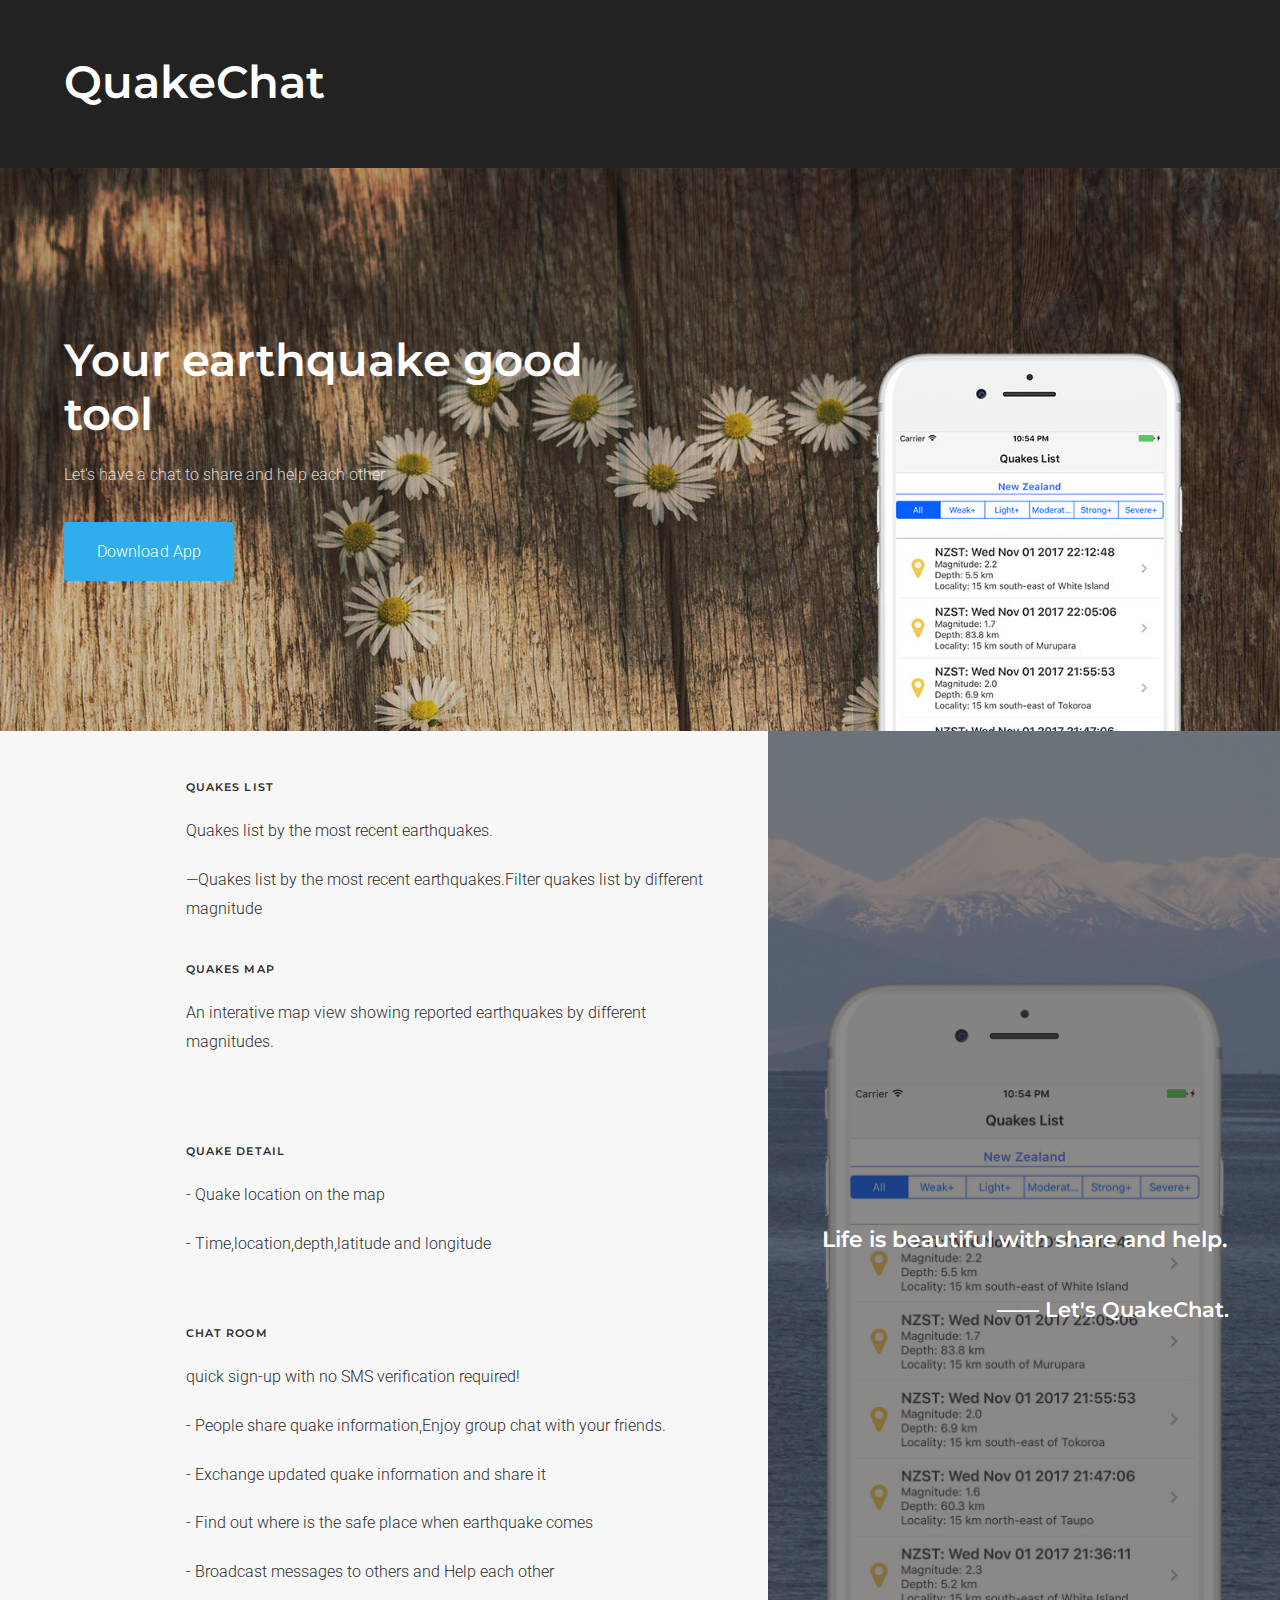
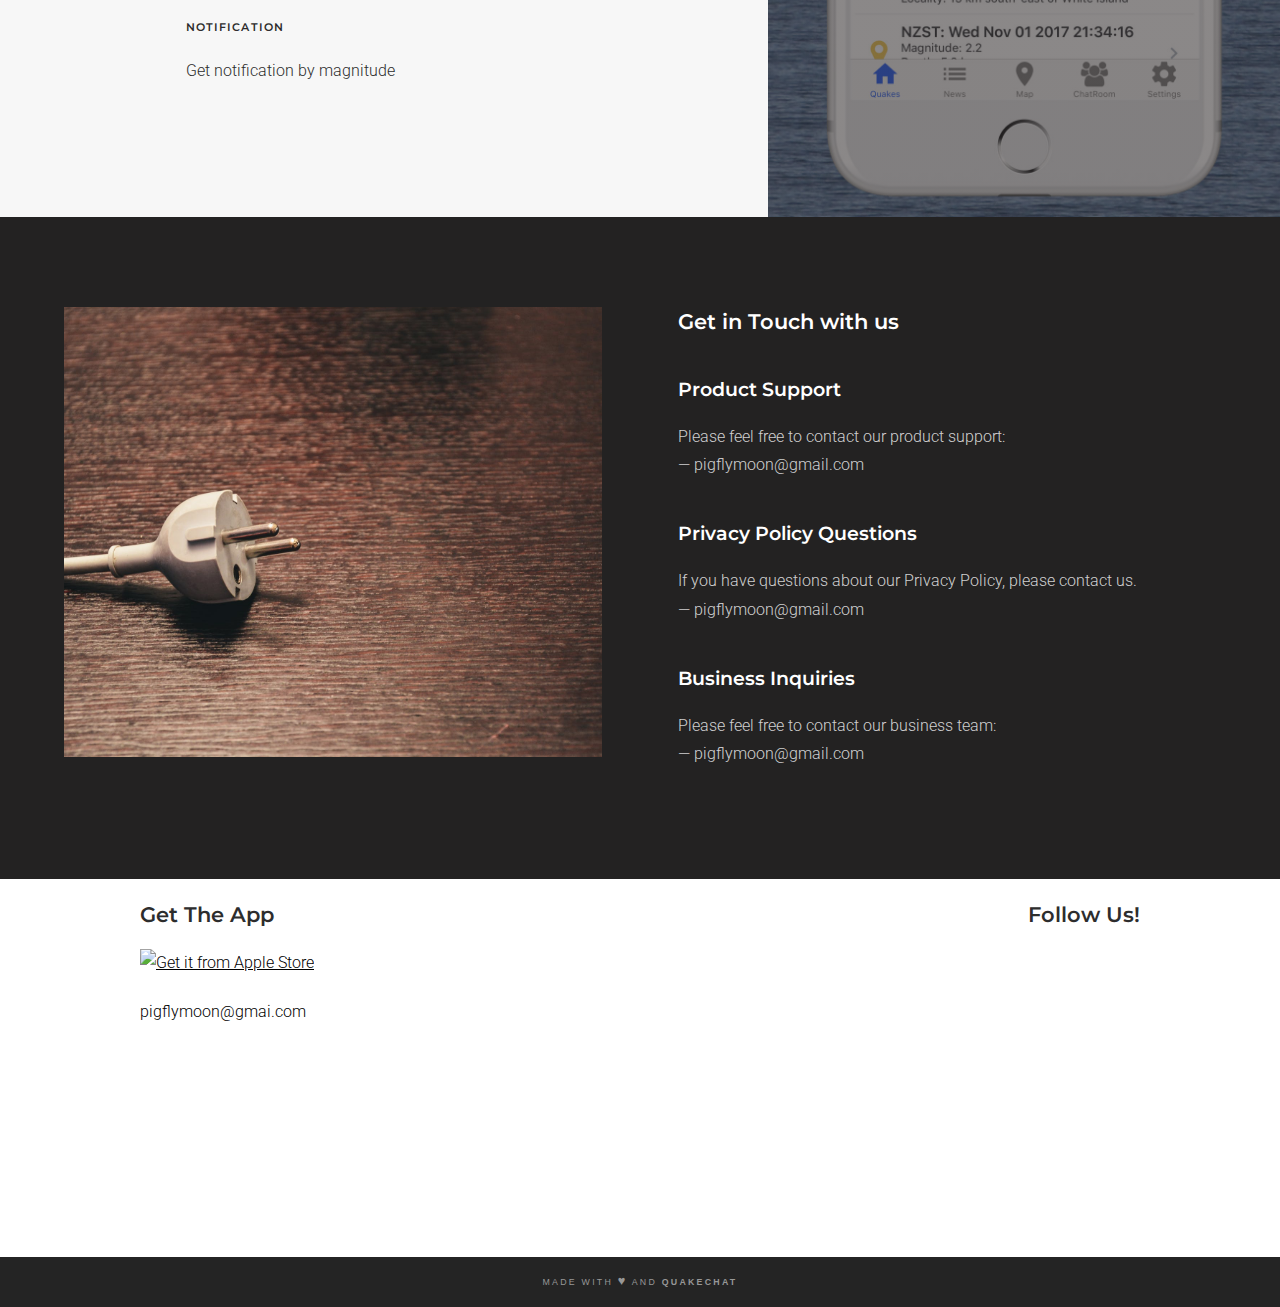
==== commit 48669bcb: "tide up" ====
--- a/index.html
+++ b/index.html
@@ -3,15 +3,12 @@
       class="x-nav-js wf-montserrat-n7-active wf-montserrat-n4-active wf-roboto-n1-active wf-roboto-i1-active wf-roboto-n3-active wf-roboto-i3-active wf-roboto-n5-active wf-roboto-i5-active wf-roboto-n7-active wf-roboto-i7-active wf-roboto-n9-active wf-roboto-i9-active wf-roboto-i4-active wf-roboto-n4-active wf-active">
 <head>
     <meta http-equiv="Content-Type" content="text/html; charset=UTF-8">
-
-    <link rel="schema.DC" href="http://purl.org/dc/elements/1.1/">
     <title>web</title>
     <meta name="DC.title" content="web">
     <meta property="og:title" content="web">
     <meta name="twitter:title" content="web">
     <meta property="og:image" content="https://cdn.froont.com/_static/images/froont.png">
     <meta name="twitter:image" content="https://cdn.froont.com/_static/images/froont.png">
-    <meta property="og:url" content="http://froont.com/flymoon/web-98582">
     <meta name="robots" content="noindex">
     <meta property="fb:app_id" content="338576812933961">
     <meta property="fb:admins" content="673428195">
@@ -20,47 +17,7 @@
     <meta name="DC.language" scheme="ISO639-1" content="en">
     <link rel="stylesheet" href="./files/style.19f5365.css">
     <link rel="stylesheet" href="./files/style.css">
-    <script type="text/javascript" async="" src="./files/linkid.js"></script>
-    <script async="" src="./files/analytics.js"></script>
-    <script>
-        window.preload = {
-            sentry_dsn: "https://4933bdc993314b5cae37ba5216a96479@sentry.froont.com/3"
-        }
-    </script>
-    <script src="./files/raven.min.js"></script>
-    <script type="text/javascript">
-        (function (window) {
-            if (typeof window.Raven !== 'undefined') {
-                var sentryDSN;
-
-                if (!sentryDSN && window.app && app.preload && app.preload.sentry_dsn) {
-                    sentryDSN = app.preload.sentry_dsn;
-                }
-
-                if (!sentryDSN && window.preload && window.preload.sentry_dsn) {
-                    sentryDSN = window.preload && window.preload.sentry_dsn;
-                }
-
-                if (sentryDSN) {
-                    try {
-                        Raven.config(sentryDSN, {
-                            collectWindowErrors: true
-                        }).install();
-
-                        if (window.app && window.app.preload && window.app.preload.userInfo) {
-                            Raven.setUser(app.preload.userInfo);
-                        }
-                    } catch (sentryLoadException) {
-                        console.error("Couldn't load Sentry :(");
-                        console.trace(sentryLoadException);
-                    }
-                } else {
-                    window.Raven = undefined;
-                }
-
-            }
-        })(window);
-    </script>
+    <link rel="stylesheet" href="./files/font-awesome/css/font-awesome.min.css">
     <script type="text/javascript" src="./files/footer.19f5365.js"></script>
     <script type="text/javascript">
         var fonts = {
@@ -127,33 +84,15 @@
                     <H1>QuakeChat</H1>
                 </div>
             </a>
-            <div id="mobile_toggle_2" class="fr-widget fr-navigation-toggle fr_mobile_toggle_2" aria-hidden="true">
-                <div id="hamburger_icon_2" class="fr-widget fr-svg fr_hamburger_icon_2">
-                    <div class="fr-svg-inner">
-                        <svg xmlns="http://www.w3.org/2000/svg" version="1.1" x="0" y="0" viewBox="0 0 73.2 61.6" xml:space="preserve"><path d="M4.2 8.6h64.7c2.3 0 4.2-1.9 4.2-4.3C73.2 1.9 71.3 0 68.9 0H4.2C1.9 0 0 1.9 0 4.3 0 6.7 1.9 8.6 4.2 8.6zM68.9 26.5H4.2C1.9 26.5 0 28.4 0 30.8c0 2.4 1.9 4.3 4.2 4.3h64.7c2.3 0 4.2-1.9 4.2-4.3C73.2 28.4 71.3 26.5 68.9 26.5zM68.9 53H4.2C1.9 53 0 54.9 0 57.3c0 2.4 1.9 4.3 4.2 4.3h64.7c2.3 0 4.2-1.9 4.2-4.3C73.2 54.9 71.3 53 68.9 53z"></path></svg>
-                    </div>
-                </div>
-            </div>
-            <div id="items_2" class="fr-widget fr-container fr_items_2 x-nav-collapse x-nav-collapse-0 closed"
-                 style="transition: max-height 284ms; position: relative;" aria-hidden="false">
-                <a id="text01" class="fr-widget fr-text fr-wf fr_nav_item_bright_right_center fr_text01 fr-link">
-                    <div class="fr-text">Home</div>
-                </a><a id="text02" class="fr-widget fr-text fr-wf fr_nav_item_bright_right_center fr_text02 fr-link">
-                <div class="fr-text">News</div>
-            </a><a id="text03_2" class="fr-widget fr-text fr-wf fr_nav_item_bright_right_center fr_text03_2 fr-link">
-                <div class="fr-text">Quakes</div>
-            </a><a id="sign_up_button_2" class="fr-widget fr-text fr-wf fr_button-1 fr_sign_up_button_2 fr-link">
-                <div class="fr-text">Sign up</div>
-            </a>
-            </div>
+
         </div>
     </div>
     <div id="hero_with_bg" class="fr-widget fr-container fr_hero_with_bg">
         <div id="hd3_content" class="fr-widget fr-container fr_hd3_content">
             <div id="text_25" class="fr-widget fr-text fr-wf fr_text_bright_left fr_text_25">
                 <div class="fr-text">
-                    <h1>You don't need a silver fork to eat good food</h1>
-                    <p>Let's have a chat to discuss if we're the right fit for you</p>
+                    <h1>Your earthquake good tool</h1>
+                    <p>Let's have a chat to share and help each other</p>
                 </div>
             </div>
             <a id="text_133" class="fr-widget fr-text fr-wf fr_button fr_text_133 fr-link"
@@ -171,24 +110,16 @@
                 <div id="image_container_13" class="fr-widget fr-container fr_image_container_13">
                     <div id="volume_up_icon_13" class="fr-widget fr-svg fr_volume_up_icon_13">
                         <div class="fr-svg-inner">
-                            <!--?xml version="1.0" encoding="iso-8859-1"?-->
-                            <!-- Generator: Adobe Illustrator 16.0.4, SVG Export Plug-In . SVG Version: 6.00 Build 0)  -->
-                            <svg xmlns="http://www.w3.org/2000/svg" xmlns:xlink="http://www.w3.org/1999/xlink" version="1.1" id="Capa_1" x="0px" y="0px" viewBox="0 0 32.012 32" xml:space="preserve" enable-background="new 0 0 32.012 32">
-<g id="Diamond">
-	<g>
-		<path d="M31.977,11.835c0-0.004-0.001-0.007-0.002-0.01c-0.039-0.212-0.124-0.407-0.272-0.55L23.8,0.411    c-0.057-0.078-0.127-0.144-0.202-0.201c-0.018-0.014-0.036-0.024-0.055-0.036c-0.101-0.066-0.206-0.12-0.323-0.147    c0,0-0.001-0.001-0.002-0.001c-0.002-0.001-0.005,0-0.008,0c-0.071-0.017-0.146-0.027-0.219-0.027h-14    c-0.075,0-0.148,0.01-0.221,0.026c-0.003,0-0.005-0.001-0.008,0c-0.001,0-0.001,0.001-0.002,0.001    C8.645,0.054,8.538,0.107,8.438,0.174C8.42,0.187,8.401,0.196,8.384,0.21C8.309,0.269,8.238,0.333,8.183,0.411l-8,11    c-0.019,0.023-0.025,0.052-0.041,0.076c-0.016,0.026-0.037,0.048-0.051,0.075c-0.007,0.016-0.009,0.032-0.016,0.049    c-0.021,0.045-0.032,0.09-0.044,0.137c-0.012,0.043-0.022,0.084-0.028,0.127c-0.006,0.048-0.004,0.095-0.004,0.142    C0,12.062,0.001,12.105,0.007,12.148c0.007,0.046,0.021,0.09,0.033,0.135c0.014,0.044,0.025,0.088,0.045,0.13    c0.007,0.014,0.008,0.028,0.015,0.041c0.017,0.031,0.039,0.055,0.06,0.083c0.018,0.027,0.027,0.058,0.048,0.083l15,19    c0.016,0.02,0.041,0.027,0.058,0.046c0.04,0.045,0.078,0.093,0.126,0.13c0.025,0.02,0.058,0.028,0.083,0.045    c0.009,0.006,0.02,0.01,0.026,0.016c0.034,0.02,0.063,0.039,0.1,0.055c0.04,0.018,0.08,0.031,0.123,0.044    c0.017,0.005,0.026,0.017,0.042,0.021C15.839,31.992,15.913,32,15.987,32c0.003,0,0.004,0.001,0.005,0.001h0.002    c0.002,0,0.003-0.001,0.003-0.001c0.074,0,0.148-0.009,0.224-0.024c0.016-0.004,0.027-0.016,0.042-0.021    c0.043-0.013,0.083-0.026,0.122-0.044c0.036-0.016,0.066-0.035,0.1-0.055c0.011-0.006,0.019-0.01,0.027-0.016    c0.026-0.017,0.057-0.025,0.082-0.045c0.049-0.037,0.086-0.085,0.127-0.13c0.017-0.019,0.042-0.026,0.058-0.046l14.918-18.896    c0.194-0.183,0.317-0.437,0.317-0.724C32.011,11.94,31.986,11.891,31.977,11.835z M21.73,1.999l-2.1,9h-7.28l-2.1-9H21.73z     M8.514,3.355l1.783,7.644H2.955L8.514,3.355z M3.055,12.999h7.709l3.234,13.861L3.055,12.999z M15.991,26.599l-3.175-13.6h6.348    L15.991,26.599z M17.983,26.86l3.235-13.861h7.709L17.983,26.86z M21.685,10.999l1.783-7.644l5.558,7.644H21.685z"></path>
-	</g>
-</g>
-</svg>
+                            <i class="fa fa-newspaper-o fa-3x" aria-hidden="true"></i>
+
                         </div>
                     </div>
                 </div>
                 <div id="text_193" class="fr-widget fr-text fr-wf fr_text_193">
                     <div class="fr-text">
-                        <h5>Headline</h5>
-                        <p>Lorem ipsum dolor sit amet, consectetur adipiscing elit, sed do eiusmod tempor incididunt ut
-                            labore et dolore magna aliqua.&nbsp;Lorem ipsum dolor sit amet, consectetur adipiscing elit,
-                            sed do eiusmod tempor incididunt ut labore et dolore magna aliqua.</p>
+                        <h5>Quakes list</h5>
+                        <p>Quakes list by the most recent earthquakes.</p>
+                        <p>—Quakes list by the most recent earthquakes.Filter quakes list by different magnitude</p>
                     </div>
                 </div>
             </div>
@@ -196,25 +127,33 @@
                 <div id="image_container_14" class="fr-widget fr-container fr_image_container_14">
                     <div id="volume_up_icon_14" class="fr-widget fr-svg fr_volume_up_icon_14">
                         <div class="fr-svg-inner">
-                            <!--?xml version="1.0" encoding="iso-8859-1"?-->
-                            <!-- Generator: Adobe Illustrator 16.0.4, SVG Export Plug-In . SVG Version: 6.00 Build 0)  -->
-                            <svg xmlns="http://www.w3.org/2000/svg" xmlns:xlink="http://www.w3.org/1999/xlink" version="1.1" id="Capa_1" x="0px" y="0px" viewBox="0 0 32 27" xml:space="preserve" enable-background="new 0 0 32 27">
-<g id="Cloud">
-	<g>
-		<path d="M14,12c-1.654,0-3-1.346-3-3c0-0.553-0.448-1-1-1S9,8.447,9,9c0,2.757,2.243,5,5,5c0.552,0,1-0.447,1-1S14.552,12,14,12z     M26.5,15.5c-0.552,0-1,0.447-1,1c0,2.48-2.02,4.5-4.5,4.5c-0.552,0-1,0.448-1,1s0.448,1,1,1c3.584,0,6.5-2.916,6.5-6.5    C27.5,15.947,27.052,15.5,26.5,15.5z M22.497,6.056C21.254,2.455,17.859,0,14,0C9.038,0,5,4.037,5,9    c0,0.838,0.114,1.66,0.34,2.455C2.188,12.566,0,15.577,0,19c0,4.411,3.589,8,8,8h14c0.096,0,0.189-0.014,0.277-0.041    C27.747,26.559,32,22.006,32,16.5C32,11.009,27.882,6.554,22.497,6.056z M21.948,24.977c-0.06,0.002-0.117,0.012-0.173,0.023H8    c-3.309,0-6-2.691-6-6c0-2.857,2.032-5.332,4.832-5.885c0.296-0.058,0.549-0.246,0.69-0.513s0.154-0.583,0.036-0.86    C7.188,10.873,7,9.95,7,9c0-3.859,3.14-7,7-7c3.193,0,5.979,2.163,6.771,5.261c0.111,0.433,0.498,0.74,0.944,0.751    C26.361,8.129,30,11.857,30,16.5C30,21.018,26.463,24.74,21.948,24.977z"></path>
-	</g>
-</g>
-</svg>
-                        </div>
-                    </div>
-                </div>
-
+                            <i class="fa fa-map-o fa-3x" aria-hidden="true"></i>
+
+                        </div>
+                    </div>
+                </div>
                 <div id="text_194" class="fr-widget fr-text fr-wf fr_text_194">
                     <div class="fr-text">
-                        <h5>Headline</h5>
-                        <p>Lorem ipsum dolor sit amet, consectetur adipiscing elit, sed do eiusmod tempor incididunt ut
-                            labore et dolore magna aliqua.&nbsp;Lorem ipsum dolor sit amet, consectetur adipiscing elit,
-                            sed do eiusmod tempor incididunt ut labore et dolore magna aliqua.</p>
+                        <h5>Quakes Map</h5>
+                        <p>An interative map view showing reported earthquakes by different magnitudes.</p>
+                    </div>
+                </div>
+            </div>
+
+            <div class="fr-widget fr-grid fr_grid_14">
+                <div  class="fr-widget fr-container fr_image_container_14">
+                    <div  class="fr-widget fr-svg fr_volume_up_icon_14">
+                        <div class="fr-svg-inner">
+                            <i class="fa fa-map-marker fa-3x" aria-hidden="true"></i>
+
+                        </div>
+                    </div>
+                </div>
+                <div  class="fr-widget fr-text fr-wf fr_text_194">
+                    <div class="fr-text">
+                        <h5>Quake detail</h5>
+                        <p>- Quake location on the map</p>
+                        <p>- Time,location,depth,latitude and longitude</p>
                     </div>
                 </div>
             </div>
@@ -223,25 +162,20 @@
                 <div id="image_container_15" class="fr-widget fr-container fr_image_container_15">
                     <div id="volume_up_icon_15" class="fr-widget fr-svg fr_volume_up_icon_15">
                         <div class="fr-svg-inner">
-                            <!--?xml version="1.0" encoding="iso-8859-1"?-->
-                            <!-- Generator: Adobe Illustrator 16.0.4, SVG Export Plug-In . SVG Version: 6.00 Build 0)  -->
-                            <svg xmlns="http://www.w3.org/2000/svg" xmlns:xlink="http://www.w3.org/1999/xlink" version="1.1" id="Capa_1" x="0px" y="0px" viewBox="0 0 32 32" xml:space="preserve" enable-background="new 0 0 32 32">
-<g id="Statics">
-	<g>
-		<path d="M31.834,1.552c0.305-0.461,0.178-1.08-0.282-1.386c-0.462-0.305-1.081-0.179-1.386,0.283l-3.699,5.599    C26.312,6.023,26.159,6,25.999,6c-1.653,0-3,1.347-3,3c0,0.318,0.063,0.619,0.155,0.907l-3.572,4.555    C19.121,14.174,18.582,14,18,14c-1.613,0-2.924,1.283-2.988,2.881l-5.651,3.29C8.812,19.464,7.963,19,7,19c-1.654,0-3,1.346-3,3    c0,0.65,0.214,1.25,0.566,1.741l-4.402,6.71c-0.303,0.462-0.175,1.082,0.287,1.385C0.62,31.947,0.811,32,0.999,32    c0.326,0,0.646-0.158,0.837-0.451l4.375-6.667C6.464,24.951,6.726,25,7,25c1.613,0,2.924-1.282,2.988-2.881l5.651-3.289    C16.188,19.536,17.037,20,18,20c1.654,0,3-1.346,3-3c0-0.318-0.062-0.619-0.154-0.906l3.571-4.555    c0.461,0.287,1,0.461,1.582,0.461c1.653,0,3-1.346,3-3c0-0.767-0.298-1.459-0.772-1.99L31.834,1.552z M7,23c-0.552,0-1-0.448-1-1    c0-0.551,0.448-1,1-1s1,0.449,1,1C8,22.552,7.552,23,7,23z M18,18c-0.552,0-1-0.448-1-1c0-0.551,0.448-1,1-1s1,0.449,1,1    C19,17.552,18.552,18,18,18z M25.999,10c-0.552,0-1-0.448-1-1c0-0.551,0.448-1,1-1s1,0.449,1,1C26.999,9.552,26.551,10,25.999,10z     M6,30c-0.553,0-1,0.448-1,1c0,0.553,0.447,1,1,1s1-0.447,1-1C7,30.448,6.553,30,6,30z M11,30c-0.553,0-1,0.448-1,1    c0,0.553,0.447,1,1,1s1-0.447,1-1C12,30.448,11.553,30,11,30z M16,30c-0.553,0-1,0.448-1,1c0,0.553,0.447,1,1,1    c0.553,0,1-0.447,1-1C17,30.448,16.553,30,16,30z M21,30c-0.553,0-1,0.448-1,1c0,0.553,0.447,1,1,1s1-0.447,1-1    C22,30.448,21.553,30,21,30z M26,30c-0.553,0-1,0.448-1,1c0,0.553,0.447,1,1,1s1-0.447,1-1C27,30.448,26.553,30,26,30z M31,30    c-0.553,0-1,0.448-1,1c0,0.553,0.447,1,1,1s1-0.447,1-1C32,30.448,31.553,30,31,30z M1,27c0.553,0,1-0.447,1-1    c0-0.552-0.447-1-1-1s-1,0.448-1,1C0,26.553,0.447,27,1,27z M1,22c0.553,0,1-0.447,1-1c0-0.552-0.447-1-1-1s-1,0.448-1,1    C0,21.553,0.447,22,1,22z M1,17c0.553,0,1-0.447,1-1c0-0.552-0.447-1-1-1s-1,0.448-1,1C0,16.553,0.447,17,1,17z M1,12    c0.553,0,1-0.446,1-1c0-0.552-0.447-1-1-1s-1,0.448-1,1C0,11.554,0.447,12,1,12z M1,7c0.553,0,1-0.446,1-1c0-0.552-0.447-1-1-1    S0,5.448,0,6C0,6.554,0.447,7,1,7z M1,2c0.553,0,1-0.446,1-1c0-0.552-0.447-1-1-1S0,0.448,0,1C0,1.554,0.447,2,1,2z"></path>
-	</g>
-</g>
-</svg>
+                            <i class="fa fa-users fa-3x" aria-hidden="true"></i>
+
                         </div>
                     </div>
                 </div>
 
                 <div id="text_195" class="fr-widget fr-text fr-wf fr_text_195">
                     <div class="fr-text">
-                        <h5>Headline</h5>
-                        <p>Lorem ipsum dolor sit amet, consectetur adipiscing elit, sed do eiusmod tempor incididunt ut
-                            labore et dolore magna aliqua.&nbsp;Lorem ipsum dolor sit amet, consectetur adipiscing elit,
-                            sed do eiusmod tempor incididunt ut labore et dolore magna aliqua.</p>
+                        <h5>Chat room</h5>
+                        <p>quick sign-up with no SMS verification required!</p>
+                        <p>- People share quake information,Enjoy group chat with your friends. </p>
+                        <p>- Exchange updated quake information and share it </p>
+                        <p>- Find out where is the safe place when earthquake comes</p>
+                        <p>- Broadcast messages to others and Help each other </p>
                     </div>
                 </div>
             </div>
@@ -250,26 +184,19 @@
                 <div id="image_container_16" class="fr-widget fr-container fr_image_container_16">
                     <div id="volume_up_icon_16" class="fr-widget fr-svg fr_volume_up_icon_16">
                         <div class="fr-svg-inner">
-                            <!--?xml version="1.0" encoding="iso-8859-1"?-->
-                            <!-- Generator: Adobe Illustrator 16.0.4, SVG Export Plug-In . SVG Version: 6.00 Build 0)  -->
-                            <svg xmlns="http://www.w3.org/2000/svg" xmlns:xlink="http://www.w3.org/1999/xlink" version="1.1" id="Capa_1" x="0px" y="0px" viewBox="0 0 32 32" xml:space="preserve" enable-background="new 0 0 32 32">
-<g id="Target">
-	<g>
-		<path d="M31,15h-1.051C29.457,8.079,23.922,2.544,17,2.051v-1.05C17,0.448,16.553,0,16,0c-0.553,0-1,0.448-1,1.001v1.05    C8.078,2.544,2.543,8.079,2.051,15H1c-0.553,0-1,0.448-1,1c0,0.553,0.447,1.001,1,1.001h1.051    C2.543,23.922,8.078,29.457,15,29.949V31c0,0.553,0.447,1,1,1c0.553,0,1-0.447,1-1v-1.051c6.922-0.492,12.457-6.027,12.949-12.948    H31c0.553,0,1-0.448,1-1.001C32,15.448,31.553,15,31,15z M26,17.001h1.949C27.466,22.818,22.818,27.467,17,27.949V26    c0-0.552-0.447-1-1-1c-0.553,0-1,0.448-1,1v1.949C9.182,27.467,4.534,22.818,4.051,17.001H6c0.553,0,1-0.448,1-1.001    c0-0.552-0.447-1-1-1H4.051C4.534,9.182,9.182,4.534,15,4.051V6c0,0.553,0.447,1.001,1,1.001c0.553,0,1-0.448,1-1.001V4.051    C22.818,4.534,27.466,9.182,27.949,15H26c-0.553,0-1,0.448-1,1C25,16.553,25.447,17.001,26,17.001z M19,16c0-1.653-1.346-3-3-3    c-1.654,0-3,1.347-3,3c0,1.654,1.346,3,3,3C17.654,19,19,17.654,19,16z M15,16c0-0.551,0.449-1,1-1s1,0.449,1,1    c0,0.552-0.449,1.001-1,1.001S15,16.552,15,16z M17,10c0-0.552-0.447-0.999-1-0.999c-3.859,0-7,3.14-7,6.999    c0,0.553,0.447,1.001,1,1.001s1-0.448,1-1.001c0-2.756,2.243-5,5-5C16.553,11,17,10.553,17,10z M22,15c-0.553,0-1,0.448-1,1    c0,2.757-2.243,5-5,5c-0.553,0-1,0.448-1,1c0,0.553,0.447,1,1,1c3.859,0,7-3.141,7-7C23,15.448,22.553,15,22,15z"></path>
-	</g>
-</g>
-</svg>
-
-                         </div>
+                            <div class="fr-svg-inner">
+                                <i class="fa fa-bell-o fa-3x" aria-hidden="true"></i>
+
+                            </div>
+
+                        </div>
                     </div>
                 </div>
 
                 <div id="text_196" class="fr-widget fr-text fr-wf fr_text_196">
                     <div class="fr-text">
-                        <h5>Headline</h5>
-                        <p>Lorem ipsum dolor sit amet, consectetur adipiscing elit, sed do eiusmod tempor incididunt ut
-                            labore et dolore magna aliqua.&nbsp;Lorem ipsum dolor sit amet, consectetur adipiscing elit,
-                            sed do eiusmod tempor incididunt ut labore et dolore magna aliqua.</p>
+                        <h5>Notification</h5>
+                        <p>Get notification by magnitude</p>
                     </div>
                 </div>
             </div>
@@ -278,7 +205,8 @@
             <div id="container_24" class="fr-widget fr-container fr_container_24">
                 <div id="text_197" class="fr-widget fr-text fr-wf fr_text_bright_center fr_text_197">
                     <div class="fr-text">
-                        <h3>We believe in the potential of what people can achieve.</h3>
+                        <h3>Life is beautiful with share and help.</h3>
+                        <h4 class="text-right">—— Let's QuakeChat.</h4>
                     </div>
                 </div>
             </div>
@@ -288,18 +216,46 @@
     <div id="footer_4" class="fr-widget fr-container fr_footer_4">
         <div id="f4_2_columns" class="fr-widget fr-grid fr_f4_2_columns">
 
-
+            <div id="f4_container_one" class="fr-widget fr-container fr_f4_container_one">
+                <div id="wf_soc_icons_4" class="fr-widget fr-grid fr_wf_soc_icons_4">
+                    <div id="wf_twitter_3" class="fr-widget fr-container fr_wf_twitter_3">
+                        <a
+                           class="fr-widget fr-svg fr_icon_medium_bright fr_svg_27 fr-widget-hover-opacity-60 fr-link"
+                           href="http://www.facebook.com/FroontApp" target="_blank">
+                            <div class="fr-svg-inner">
+                                <i class="fa fa-twitter-square fa-2x" aria-hidden="true"></i>
+                            </div>
+                        </a>
+                    </div>
+
+                    <div id="wf_facebook_3" class="fr-widget fr-container fr_wf_facebook_3">
+                        <a
+                           class="fr-widget fr-svg fr_icon_medium_bright fr_svg_27 fr-widget-hover-opacity-60 fr-link"
+                           href="http://www.facebook.com/FroontApp" target="_blank">
+                            <div class="fr-svg-inner">
+                                <i class="fa fa-facebook-square fa-2x" aria-hidden="true"></i>
+                            </div>
+                        </a>
+                    </div>
+
+                    <div id="wf_youtube_3" class="fr-widget fr-container fr_wf_youtube_3">
+                        <a
+                           class="fr-widget fr-svg fr_icon_medium_bright fr_svg_27 fr-widget-hover-opacity-60 fr-link"
+                           href="http://www.facebook.com/FroontApp" target="_blank">
+                            <div class="fr-svg-inner">
+                                <i class="fa fa-instagram fa-2x" aria-hidden="true"></i>
+                            </div>
+                        </a>
+                    </div>
+                </div>
+            </div>
             <div id="f4_text_cont" class="fr-widget fr-container fr_f4_text_cont">
 
 
                 <div id="text_75" class="fr-widget fr-text fr-wf fr_text_bright_left fr_text_75">
-                    <div id="f4_container_one" class="fr-widget fr-container fr_f4_container_one">
-                    </div>
+
                     <div class="fr-text">
                         <h4>Get in Touch with us</h4>
-                        <h5>Contact QuakeChat</h5>
-                        <p>Lorem ipsum dolor sit amet, consectetur adipiscing elit, sed do eiusmod tempor incididunt ut
-                            labore et dolore magna aliqua.</p>
                         <div class="block block--plain">
                             <h6 class="block__title">Product Support </h6>
                             <p class="block__body rich-text">
@@ -328,58 +284,8 @@
                 </div>
             </div>
 
-            <div id="wf_soc_icons_4" class="fr-widget fr-grid fr_wf_soc_icons_4">
-                <div id="wf_twitter_3" class="fr-widget fr-container fr_wf_twitter_3">
-                    <a id="svg_27"
-                       class="fr-widget fr-svg fr_icon_medium_bright fr_svg_27 fr-widget-hover-opacity-60 fr-link"
-                       href="http://www.facebook.com/FroontApp" target="_blank">
-                        <div class="fr-svg-inner">
-                            <!--?xml version="1.0" encoding="utf-8"?-->
-                            <!-- Generator: Adobe Illustrator 17.1.0, SVG Export Plug-In . SVG Version: 6.00 Build 0)  -->
-                            <svg xmlns="http://www.w3.org/2000/svg" xmlns:xlink="http://www.w3.org/1999/xlink" version="1.1" id="Layer_1" x="0px" y="0px" viewBox="0 0 40 40" enable-background="new 0 0 40 40" xml:space="preserve">
-<path d="M20,0C9,0,0,9,0,20c0,11,9,20,20,20s20-9,20-20C40,9,31,0,20,0z M28,16.9c0,0.2,0,0.4,0,0.5  c0,5.4-4.1,11.7-11.7,11.7c-2.3,0-4.5-0.7-6.3-1.8c0.3,0,0.7,0.1,1,0.1c1.9,0,3.7-0.7,5.1-1.8c-1.8,0-3.3-1.2-3.8-2.9  c0.2,0,0.5,0.1,0.8,0.1c0.4,0,0.7,0,1.1-0.1c-1.9-0.4-3.3-2-3.3-4v-0.1c0.6,0.3,1.2,0.5,1.9,0.5c-1.1-0.7-1.8-2-1.8-3.4  c0-0.8,0.2-1.5,0.6-2.1c2,2.5,5.1,4.1,8.5,4.3c-0.1-0.3-0.1-0.6-0.1-0.9c0-2.3,1.8-4.1,4.1-4.1c1.2,0,2.3,0.5,3,1.3  c0.9-0.2,1.8-0.5,2.6-1c-0.3,1-1,1.8-1.8,2.3c0.8-0.1,1.6-0.3,2.4-0.6C29.5,15.6,28.8,16.3,28,16.9z"></path>
-</svg>
-                        </div>
-                    </a>
-                </div>
-
-                <div id="wf_facebook_3" class="fr-widget fr-container fr_wf_facebook_3">
-                    <a id="svg_26"
-                       class="fr-widget fr-svg fr_icon_medium_bright fr_svg_26 fr-widget-hover-opacity-60 fr-link"
-                       href="http://twitter.com/froontapp" target="_blank">
-                        <div class="fr-svg-inner">
-                            <!--?xml version="1.0" encoding="utf-8"?-->
-                            <!-- Generator: Adobe Illustrator 17.1.0, SVG Export Plug-In . SVG Version: 6.00 Build 0)  -->
-                            <svg xmlns="http://www.w3.org/2000/svg" xmlns:xlink="http://www.w3.org/1999/xlink" version="1.1" id="Layer_1" x="0px" y="0px" viewBox="0 0 40 40" enable-background="new 0 0 40 40" xml:space="preserve">
-<path d="M20,0C9,0,0,9,0,20c0,11,9,20,20,20c11,0,20-9,20-20C40,9,31,0,20,0z M24.4,16.6l-0.2,3h-3.1V30h-3.9V19.6  h-2.1v-3h2.1v-2c0-0.9,0-2.3,0.7-3.1c0.7-0.9,1.6-1.5,3.2-1.5c2.6,0,3.7,0.4,3.7,0.4l-0.5,3.1c0,0-0.9-0.2-1.7-0.2  c-0.8,0-1.5,0.3-1.5,1.1v2.3H24.4z"></path>
-</svg>
-                        </div>
-                    </a>
-                </div>
-
-                <div id="wf_youtube_3" class="fr-widget fr-container fr_wf_youtube_3">
-                    <a id="svg_25"
-                       class="fr-widget fr-svg fr_icon_medium_bright fr_svg_25 fr-widget-hover-opacity-60 fr-link"
-                       href="http://twitter.com/froontapp" target="_blank">
-                        <div class="fr-svg-inner">
-                            <!--?xml version="1.0" encoding="utf-8"?-->
-                            <!-- Generator: Adobe Illustrator 17.1.0, SVG Export Plug-In . SVG Version: 6.00 Build 0)  -->
-                            <svg xmlns="http://www.w3.org/2000/svg" xmlns:xlink="http://www.w3.org/1999/xlink" version="1.1" id="Layer_1" x="0px" y="0px" viewBox="0 0 40 40" enable-background="new 0 0 40 40" xml:space="preserve">
-<g>
-	<polygon points="17.3,23.8 23.9,20 17.4,16.1  "></polygon>
-	<path d="M20.2,0C9.1-0.1,0.1,8.8,0,19.8S8.8,39.9,19.8,40S39.9,31.2,40,20.2C40.1,9.2,31.2,0.1,20.2,0z M30,23.7   c0,3.4-3.5,3.4-3.5,3.4L13.4,27c-3.4,0-3.4-3.5-3.4-3.5l0.1-7.2c0-3.4,3.5-3.4,3.5-3.4L26.6,13c3.4,0,3.4,3.5,3.4,3.5L30,23.7z"></path>
-</g>
-</svg>
-                        </div>
-                    </a>
-                </div>
-            </div>
-            <a
-                    id="text_76"
-                    class="fr-widget fr-text fr-wf fr_text_bright_left fr_text_76 fr-widget-hover-opacity-60 fr-link"
-                    href="mailto:hello@froont.com?subject=Hey!">
-
-            </a>
+
+
         </div>
     </div>
 </div>
@@ -390,9 +296,9 @@
             <div id="get_the_app" class="fr-widget fr-text fr-wf fr_text_dark_left fr_get_the_app">
                 <div class="fr-text">
                     <h4>Get The App</h4>
-                    <p>78 East 88th Street, Suite 209<br> New York, NY, 10221<br> 1-347-567-8670
+                    <p><a href="https://itunes.apple.com/cn/app/growth/id1078807522?l=zh&amp;ls=1&amp;mt=8"><img src="./files/apple.png" width="180" alt="Get it from Apple Store" style="max-width:100%;"></a>
                     </p>
-                    <p>info@strarup.com</p>
+                    <p>pigflymoon@gmai.com</p>
                 </div>
             </div>
         </div>
@@ -405,43 +311,40 @@
 
             <div id="wf_soc_icons" class="fr-widget fr-grid fr_wf_soc_icons">
                 <div id="wf_twitter" class="fr-widget fr-container fr_wf_twitter">
-                    <a id="wf_tw_icon" class="fr-widget fr-svg fr_wf_tw_icon fr-widget-hover-opacity-60 fr-link"
+                    <a
+                       class="fr-widget fr-svg fr_icon_medium_bright fr_svg_27 fr-widget-hover-opacity-60 fr-link"
                        href="http://www.facebook.com/FroontApp" target="_blank">
                         <div class="fr-svg-inner">
-                            <!--?xml version="1.0" encoding="utf-8"?-->
-                            <!-- Generator: Adobe Illustrator 17.1.0, SVG Export Plug-In . SVG Version: 6.00 Build 0)  -->
-                            <svg xmlns="http://www.w3.org/2000/svg" xmlns:xlink="http://www.w3.org/1999/xlink" version="1.1" id="Layer_1" x="0px" y="0px" viewBox="0 0 40 40" enable-background="new 0 0 40 40" xml:space="preserve">
-<path d="M20,0C9,0,0,9,0,20c0,11,9,20,20,20s20-9,20-20C40,9,31,0,20,0z M28,16.9c0,0.2,0,0.4,0,0.5  c0,5.4-4.1,11.7-11.7,11.7c-2.3,0-4.5-0.7-6.3-1.8c0.3,0,0.7,0.1,1,0.1c1.9,0,3.7-0.7,5.1-1.8c-1.8,0-3.3-1.2-3.8-2.9  c0.2,0,0.5,0.1,0.8,0.1c0.4,0,0.7,0,1.1-0.1c-1.9-0.4-3.3-2-3.3-4v-0.1c0.6,0.3,1.2,0.5,1.9,0.5c-1.1-0.7-1.8-2-1.8-3.4  c0-0.8,0.2-1.5,0.6-2.1c2,2.5,5.1,4.1,8.5,4.3c-0.1-0.3-0.1-0.6-0.1-0.9c0-2.3,1.8-4.1,4.1-4.1c1.2,0,2.3,0.5,3,1.3  c0.9-0.2,1.8-0.5,2.6-1c-0.3,1-1,1.8-1.8,2.3c0.8-0.1,1.6-0.3,2.4-0.6C29.5,15.6,28.8,16.3,28,16.9z"></path>
-</svg>
+                            <i class="fa fa-twitter fa-2x" aria-hidden="true"></i>
                         </div>
                     </a>
                 </div>
 
                 <div id="wf_facebook" class="fr-widget fr-container fr_wf_facebook">
-                    <a id="wf_fb_icon" class="fr-widget fr-svg fr_wf_fb_icon fr-widget-hover-opacity-60 fr-link"
-                       href="http://twitter.com/froontapp" target="_blank">
-                        <div class="fr-svg-inner">
-                            <!--?xml version="1.0" encoding="utf-8"?-->
-                            <!-- Generator: Adobe Illustrator 17.1.0, SVG Export Plug-In . SVG Version: 6.00 Build 0)  -->
-                            <svg xmlns="http://www.w3.org/2000/svg" xmlns:xlink="http://www.w3.org/1999/xlink" version="1.1" id="Layer_1" x="0px" y="0px" viewBox="0 0 40 40" enable-background="new 0 0 40 40" xml:space="preserve">
-<path d="M20,0C9,0,0,9,0,20c0,11,9,20,20,20c11,0,20-9,20-20C40,9,31,0,20,0z M24.4,16.6l-0.2,3h-3.1V30h-3.9V19.6  h-2.1v-3h2.1v-2c0-0.9,0-2.3,0.7-3.1c0.7-0.9,1.6-1.5,3.2-1.5c2.6,0,3.7,0.4,3.7,0.4l-0.5,3.1c0,0-0.9-0.2-1.7-0.2  c-0.8,0-1.5,0.3-1.5,1.1v2.3H24.4z"></path>
-</svg>
+                    <a
+                       class="fr-widget fr-svg fr_icon_medium_bright fr_svg_27 fr-widget-hover-opacity-60 fr-link"
+                       href="http://www.facebook.com/FroontApp" target="_blank">
+                        <div class="fr-svg-inner">
+                            <i class="fa fa-facebook fa-2x" aria-hidden="true"></i>
                         </div>
                     </a>
                 </div>
 
-                <div id="wf_youtube" class="fr-widget fr-container fr_wf_youtube">
-                    <a id="wf_yt_icon" class="fr-widget fr-svg fr_wf_yt_icon fr-widget-hover-opacity-60 fr-link"
-                       href="http://twitter.com/froontapp" target="_blank">
-                        <div class="fr-svg-inner">
-                            <!--?xml version="1.0" encoding="utf-8"?-->
-                            <!-- Generator: Adobe Illustrator 17.1.0, SVG Export Plug-In . SVG Version: 6.00 Build 0)  -->
-                            <svg xmlns="http://www.w3.org/2000/svg" xmlns:xlink="http://www.w3.org/1999/xlink" version="1.1" id="Layer_1" x="0px" y="0px" viewBox="0 0 40 40" enable-background="new 0 0 40 40" xml:space="preserve">
-<g>
-	<polygon points="17.3,23.8 23.9,20 17.4,16.1  "></polygon>
-	<path d="M20.2,0C9.1-0.1,0.1,8.8,0,19.8S8.8,39.9,19.8,40S39.9,31.2,40,20.2C40.1,9.2,31.2,0.1,20.2,0z M30,23.7   c0,3.4-3.5,3.4-3.5,3.4L13.4,27c-3.4,0-3.4-3.5-3.4-3.5l0.1-7.2c0-3.4,3.5-3.4,3.5-3.4L26.6,13c3.4,0,3.4,3.5,3.4,3.5L30,23.7z"></path>
-</g>
-</svg>
+                <div  class="fr-widget fr-container fr_wf_youtube">
+                    <a
+                       class="fr-widget fr-svg fr_icon_medium_bright fr_svg_27 fr-widget-hover-opacity-60 fr-link"
+                       href="http://www.facebook.com/FroontApp" target="_blank">
+                        <div class="fr-svg-inner">
+                            <i class="fa fa-instagram fa-2x" aria-hidden="true"></i>
+                        </div>
+                    </a>
+                </div>
+                <div  class="fr-widget fr-container fr_wf_youtube">
+                    <a
+                       class="fr-widget fr-svg fr_icon_medium_bright fr_svg_27 fr-widget-hover-opacity-60 fr-link"
+                       href="http://www.facebook.com/FroontApp" target="_blank">
+                        <div class="fr-svg-inner">
+                            <i class="fa fa-github fa-2x" aria-hidden="true"></i>
                         </div>
                     </a>
                 </div>
@@ -457,14 +360,12 @@
     <div class="fr-widget fr-container">
         <div class="fr-widget fr-text fr-wf fr-made-with-froont">
             <a href="http://froont.com/" class="fr-text" target="_blank">
-                MADE WITH <span class="heart">♥</span> AND <b>FROONT</b>
+                MADE WITH <span class="heart">♥</span> AND <b>QUAKECHAT</b>
             </a>
         </div>
     </div>
     <div class="fr-bottom-em-spacer"></div>
 </div>
-
-
 
 
 </body>
--- a/files/style.css
+++ b/files/style.css
@@ -143,6 +143,10 @@
 
 .fr_text_bright_left.fr-text blockquote {
     color: white
+}
+
+.text-right {
+    text-align: right;
 }
 
 .fr_button {
@@ -883,8 +887,9 @@
     margin-right: 0;
     margin-bottom: 0;
     margin-left: 0;
-    width: 33.33%;
-    clear: left;
+    width: 20%;
+    /*width: 33.33%;*/
+    /*clear: left;*/
     max-width: inherit
 }
 
@@ -893,7 +898,8 @@
     margin-right: 0;
     margin-bottom: 0;
     margin-left: 0;
-    width: 33.33%;
+    width: 20%;
+    /*width: 33.33%;*/
     clear: none;
     max-width: inherit
 }
@@ -903,7 +909,8 @@
     margin-right: 0;
     margin-bottom: 0;
     margin-left: 0;
-    width: 33.33%;
+    width: 20%;
+    /*width: 33.33%;*/
     clear: none;
     max-width: inherit
 }
@@ -994,7 +1001,8 @@
     background-position: center center;
     background-size: cover;
     min-height: 13rem;
-    max-width: 1200px
+    max-width: 1200px;
+    height: 450px;
 }
 
 .fr_f4_text_cont {
@@ -1451,7 +1459,6 @@
         float: left
     }
 
-
 }
 
 .fr_text_198 {
@@ -1524,5 +1531,9 @@
 }
 
 .rich-text a {
-   text-decoration: none;
+    text-decoration: none;
+}
+
+.fr-svg-inner h1 {
+    color: white;
 }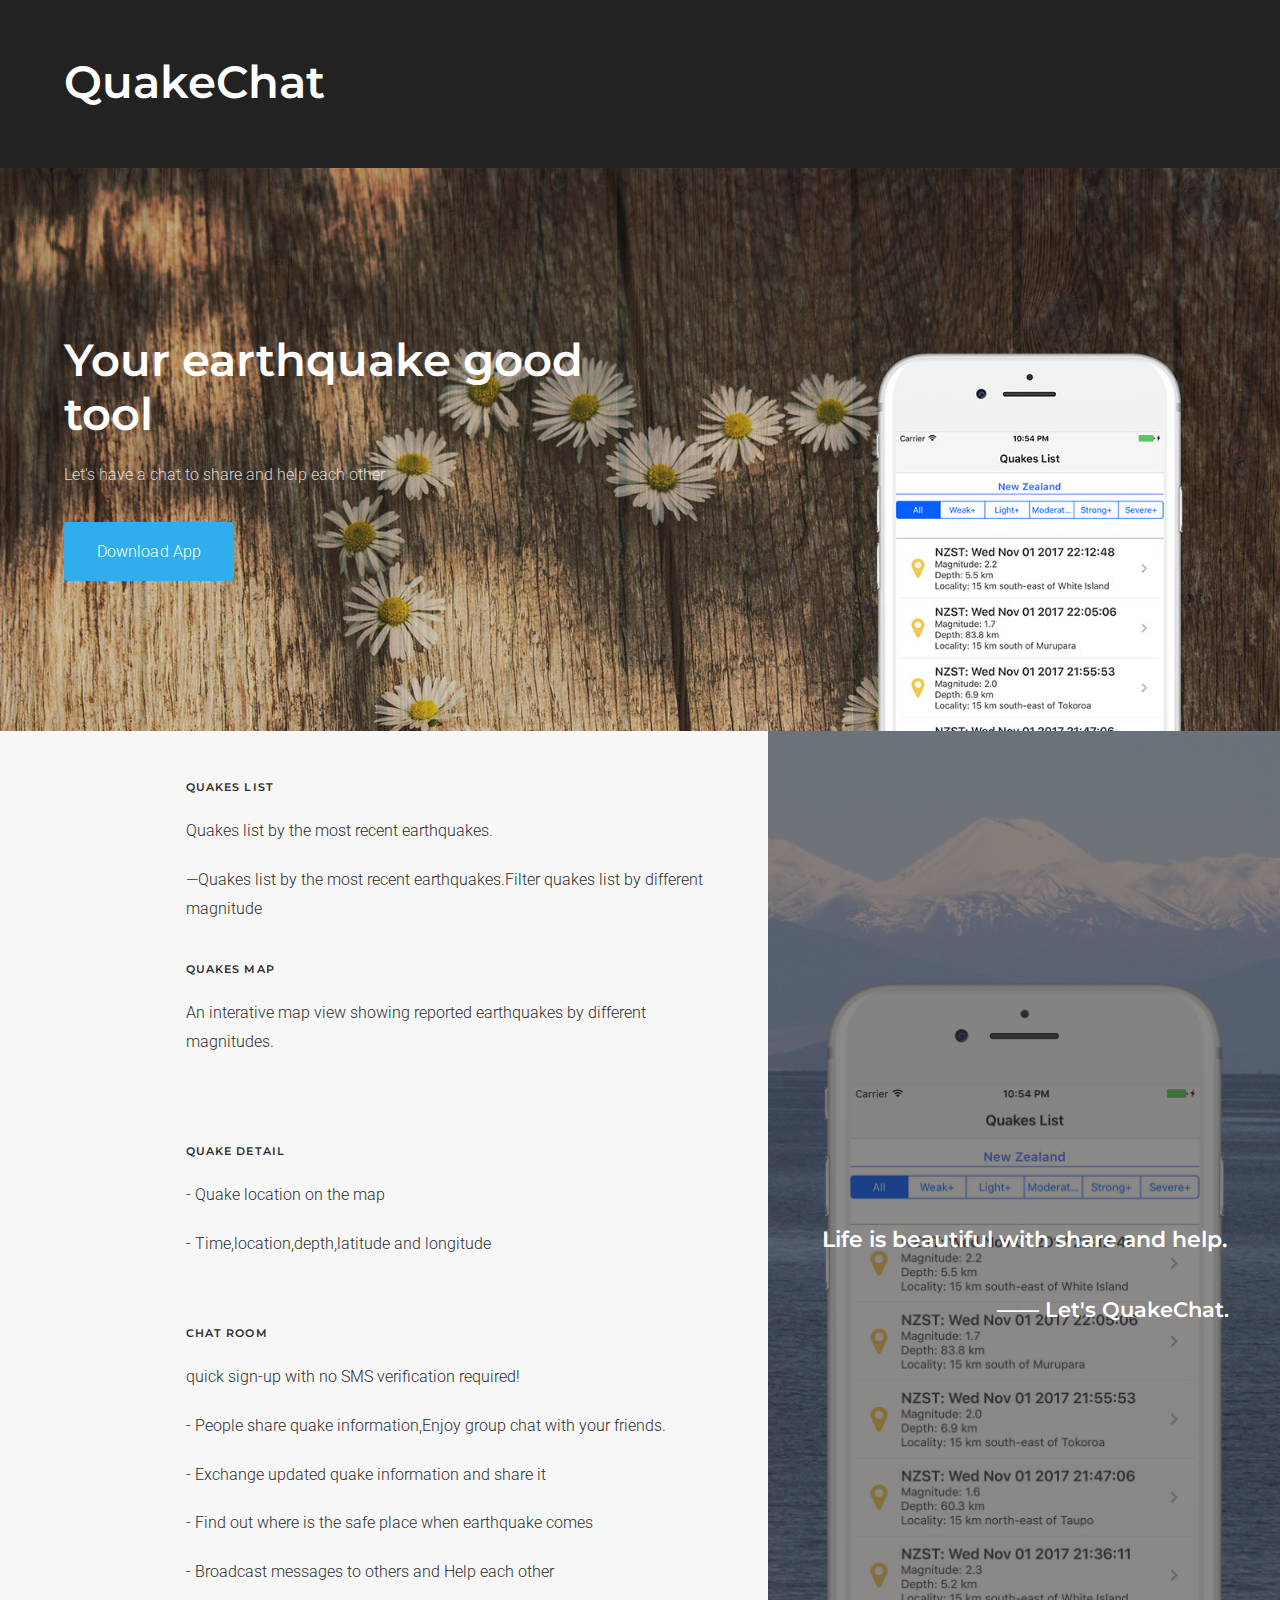
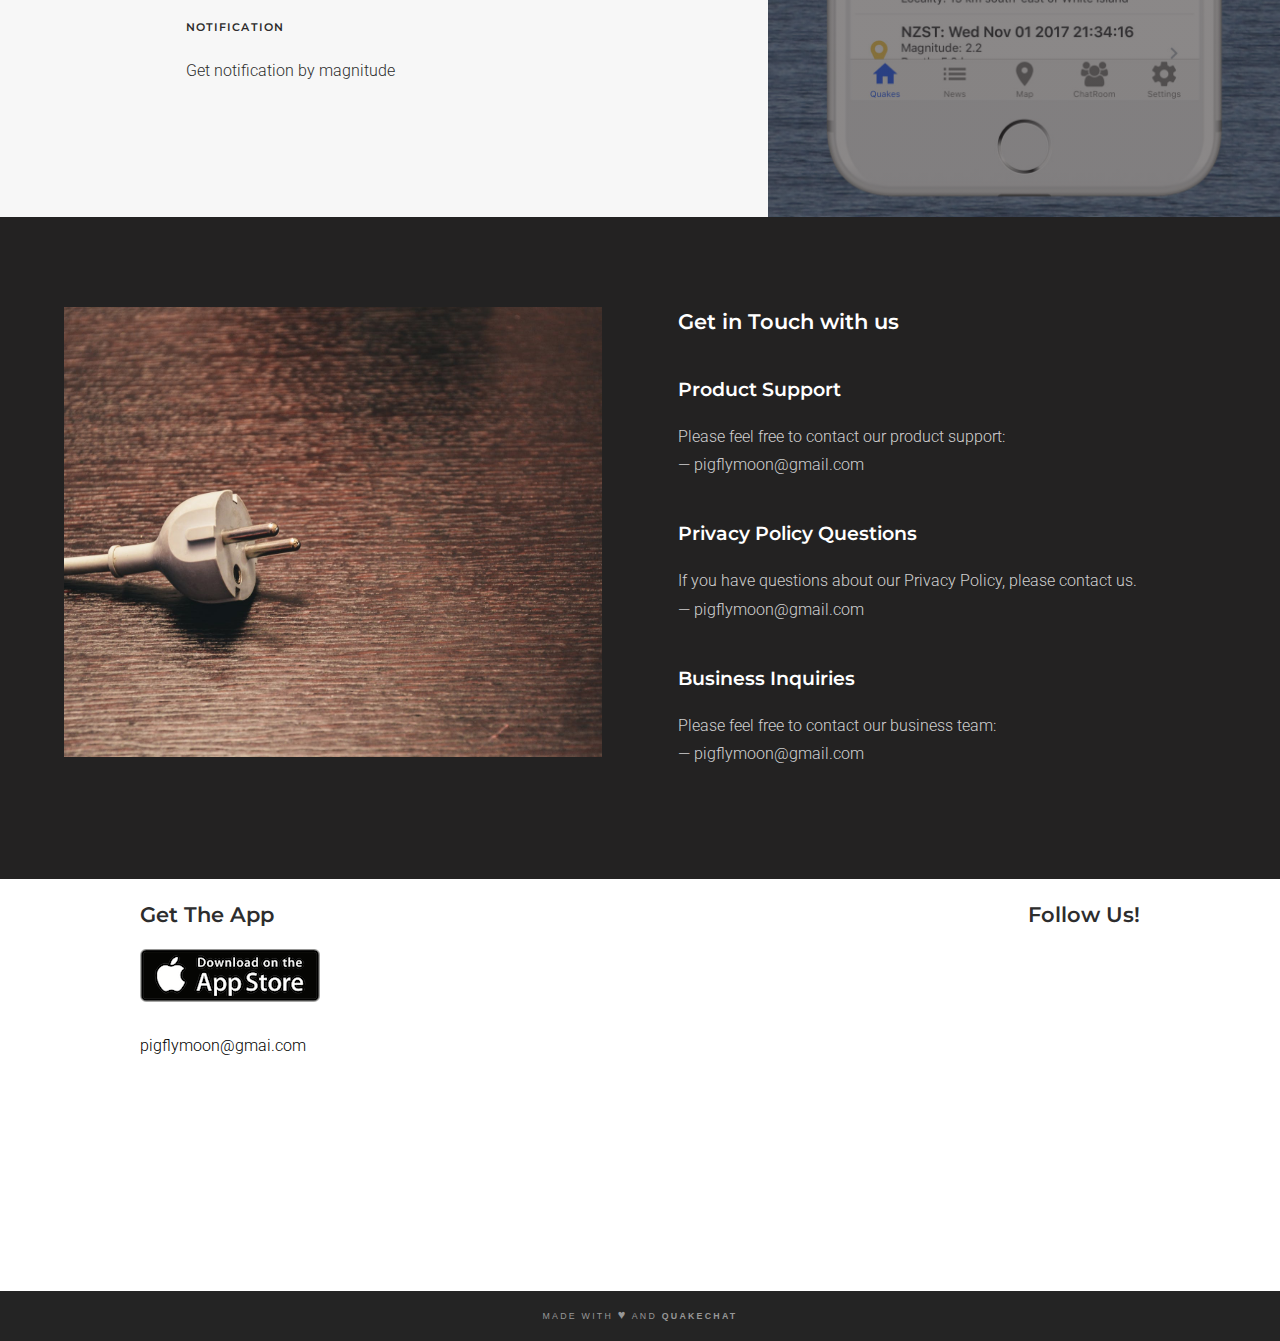
==== commit 6a44f5e8: "ico" ====
--- a/index.html
+++ b/index.html
@@ -18,7 +18,10 @@
     <link rel="stylesheet" href="./files/style.19f5365.css">
     <link rel="stylesheet" href="./files/style.css">
     <link rel="stylesheet" href="./files/font-awesome/css/font-awesome.min.css">
-    <script type="text/javascript" src="./files/footer.19f5365.js"></script>
+    <script type="text/javascript" src="https://pig2moon.github.io/files/footer.19f5365.js"></script>
+
+    <link rel="shortcut icon" type="image/x-icon" href="http://quakechat.kiwiinfo.com/files/favicon.ico">
+    <link rel="apple-touch-icon" href="http://quakechat.kiwiinfo.com/files/favicon.ico">
     <script type="text/javascript">
         var fonts = {
             "Montserrat": {
@@ -65,8 +68,8 @@
     <script type="text/javascript" src="./files/js-fonts.19f5365.js"></script>
 
 
-    <link rel="shortcut icon" type="image/x-icon" href="http://froont.com/favicon.ico?v=2">
-    <link rel="apple-touch-icon" href="http://froont.com/favicon-152.png">
+    <!--<link rel="shortcut icon" type="image/x-icon" href="./files/app.ico">-->
+    <!--<link rel="apple-touch-icon" href="http://froont.com/favicon-152.png">-->
     <meta name="msapplication-TileColor" content="#3E3ED6">
     <meta name="msapplication-TileImage" content="/favicon-144.png">
     <meta http-equiv="X-UA-Compatible" content="IE=Edge,chrome=1">
@@ -78,9 +81,8 @@
     <div id="nav_with_logo" class="fr-widget fr-container fr_nav_with_logo">
         <div id="navigation_dark_with_logo_2"
              class="fr-widget fr-navigation fr-navigation-active fr_navigation_dark_with_logo_2">
-            <a id="logo_2" class="fr-widget fr-svg fr_logo_2 fr-link" href="https://froont.com/">
+            <a id="logo_2" class="fr-widget fr-svg fr_logo_2 fr-link" href="http://quakechat.kiwiinfo.com/">
                 <div class="fr-svg-inner">
-                    <!--<svg xmlns="http://www.w3.org/2000/svg" version="1.1" x="0" y="0" viewBox="0 0 279.3 56" enable-background="new 0 0 279.333 56" xml:space="preserve"><path d="M2 3.3h32.3v7.8H10.9v13.8h22.1v7.6H10.9v21.2H2V3.3zM40.5 3.3H58c9.4 0 18.5 3.8 18.5 14.5 0 7.3-4.5 12-11.5 13.6l13.4 22.4H67.6L56 32.3h-6.5v21.4h-8.9V3.3zM56.7 25c5 0 10.8-1.2 10.8-7.3 0-5.5-5.4-6.8-10-6.8h-8.1v14.2H56.7zM159.3 2c-12.6 0-22.5 6.8-25.7 18.1C130.4 8.8 120.5 2 107.7 2c-15.4 0-26.8 10.2-26.8 26.4 0 15.7 11.4 26.6 26.8 26.6 12.8 0 22.7-7.3 25.9-18.5C136.8 47.7 146.7 55 159.3 55c15.6 0 27-10.9 27-26.6C186.3 12.2 174.9 2 159.3 2zM107.7 46.9c-10.2 0-17.2-7.8-17.2-18.6 0-10.4 6.9-18.4 17.2-18.4 10.4 0 17.3 8 17.3 18.4C125 39.1 118 46.9 107.7 46.9zM159.4 46.9c-10.2 0-17.2-7.8-17.2-18.6 0-10.4 6.9-18.4 17.2-18.4 10.4 0 17.3 8 17.3 18.4C176.6 39.1 169.6 46.9 159.4 46.9zM189.6 3.3h11.8l23.3 37.8h0.1V3.3h8.9v50.4h-11.3L198.6 14.8h-0.1v39h-8.9V3.3zM253.7 11.1h-15.4V3.3H278v7.8h-15.3v42.6h-8.9V11.1z"></path></svg>-->
                     <H1>QuakeChat</H1>
                 </div>
             </a>
@@ -96,7 +98,7 @@
                 </div>
             </div>
             <a id="text_133" class="fr-widget fr-text fr-wf fr_button fr_text_133 fr-link"
-               href="mailto:hello@froont.com">
+               href="https://itunes.apple.com/cn/app/growth/id1078807522?l=zh&ls=1&mt=8">
                 <div class="fr-text">
                     Download App
                 </div>
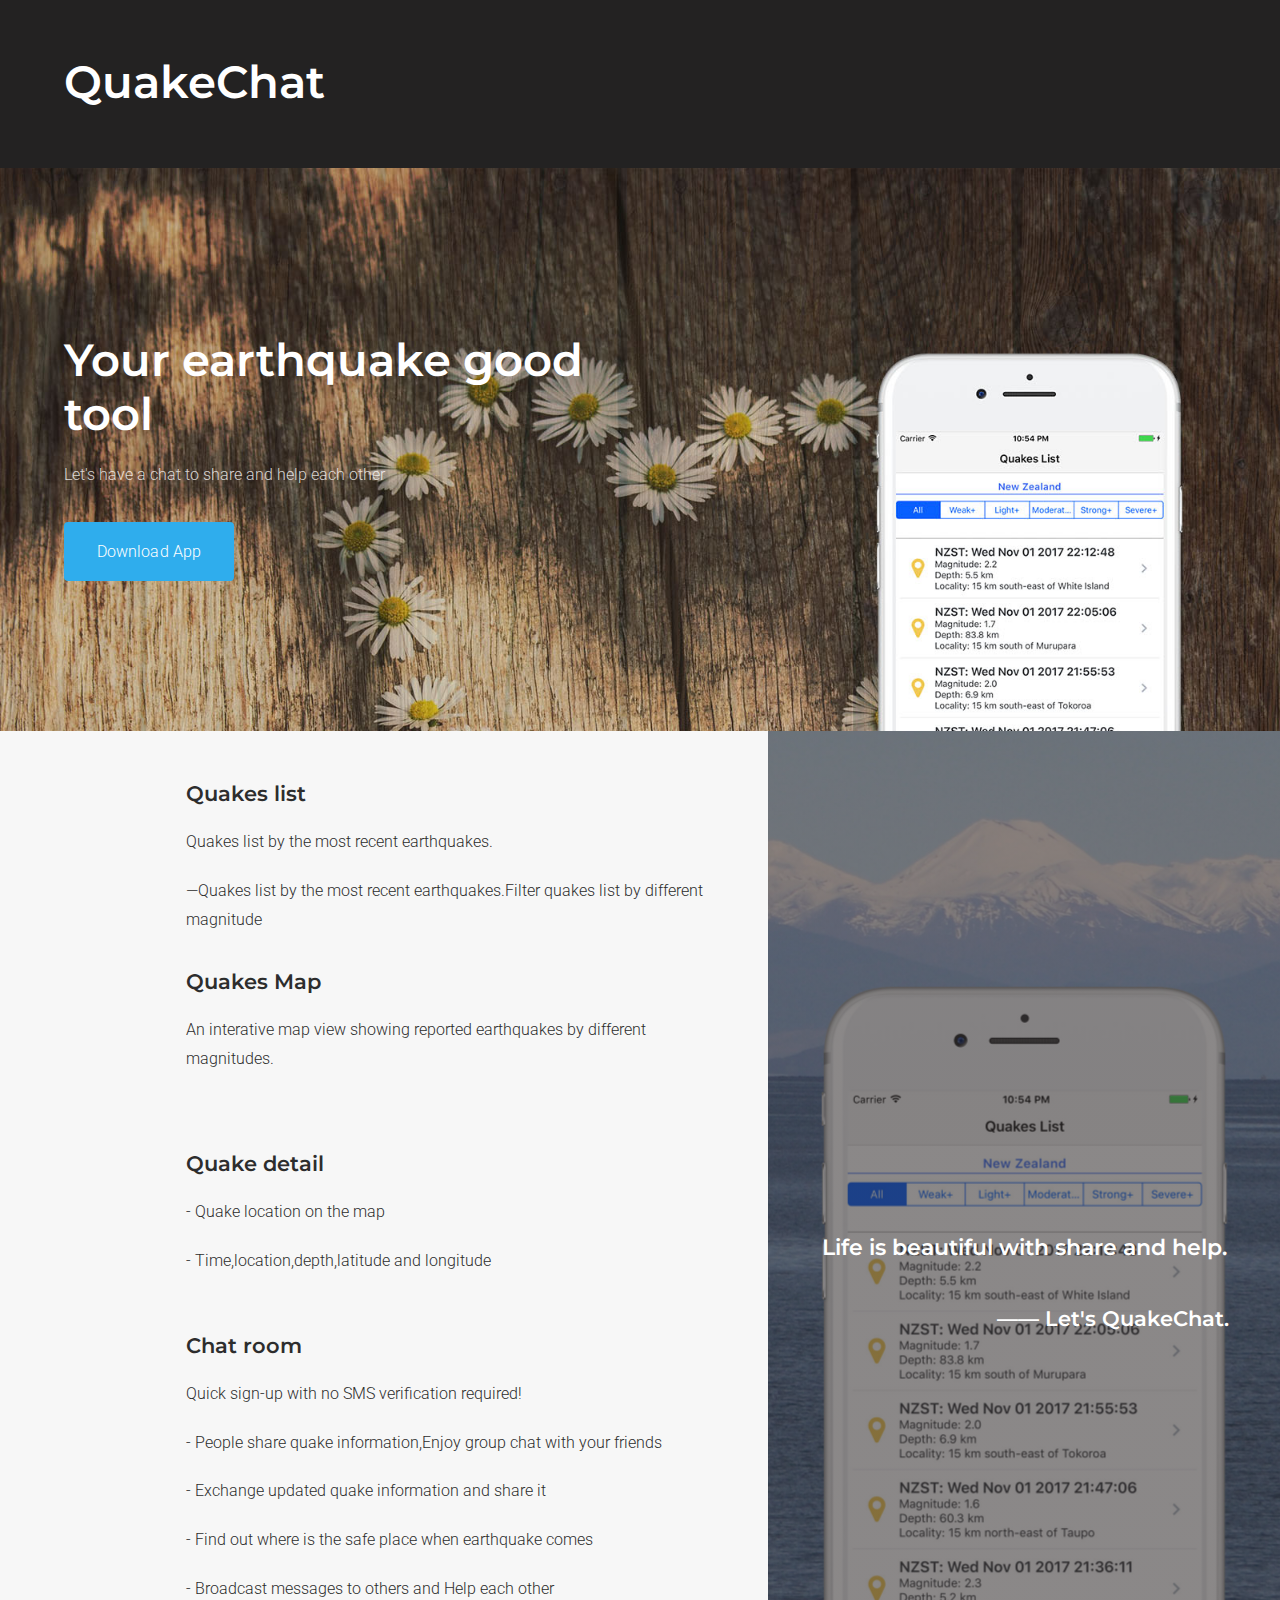
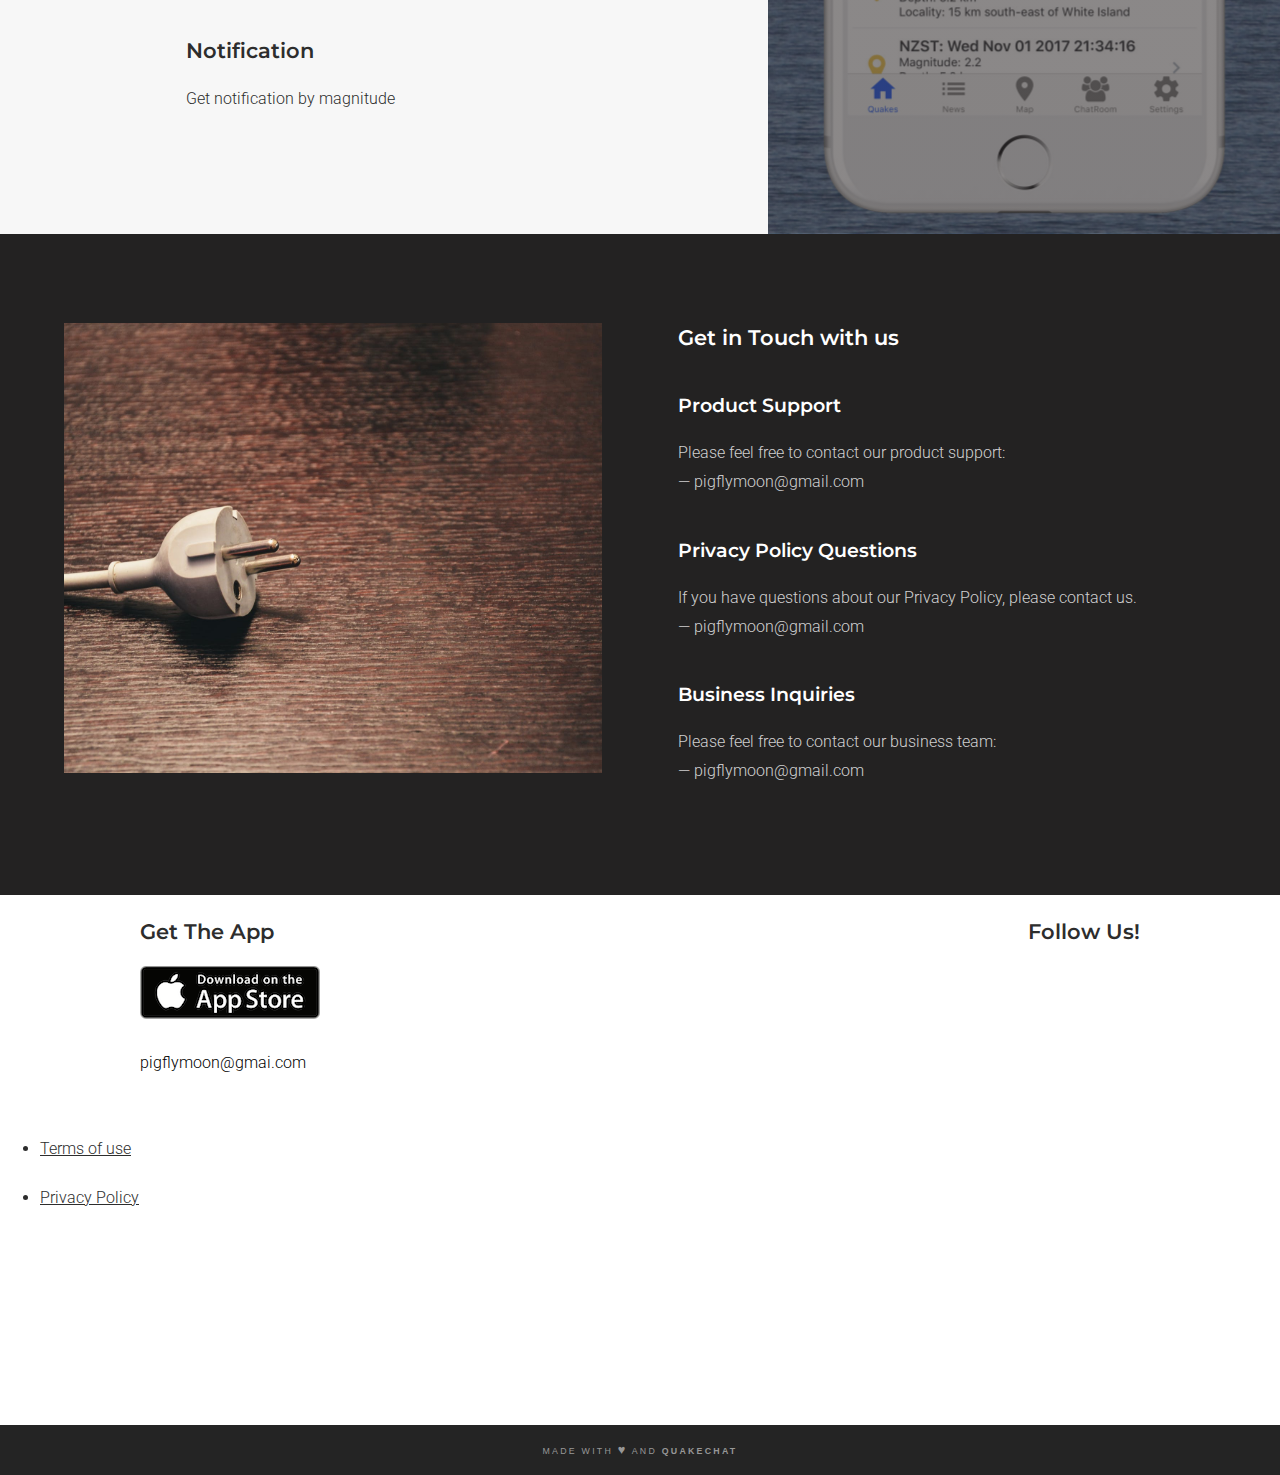
==== commit c26f9210: "Terms" ====
--- a/index.html
+++ b/index.html
@@ -4,17 +4,6 @@
 <head>
     <meta http-equiv="Content-Type" content="text/html; charset=UTF-8">
     <title>web</title>
-    <meta name="DC.title" content="web">
-    <meta property="og:title" content="web">
-    <meta name="twitter:title" content="web">
-    <meta property="og:image" content="https://cdn.froont.com/_static/images/froont.png">
-    <meta name="twitter:image" content="https://cdn.froont.com/_static/images/froont.png">
-    <meta name="robots" content="noindex">
-    <meta property="fb:app_id" content="338576812933961">
-    <meta property="fb:admins" content="673428195">
-    <meta property="og:type" content="website">
-    <meta property="og:site_name" content="web">
-    <meta name="DC.language" scheme="ISO639-1" content="en">
     <link rel="stylesheet" href="./files/style.19f5365.css">
     <link rel="stylesheet" href="./files/style.css">
     <link rel="stylesheet" href="./files/font-awesome/css/font-awesome.min.css">
@@ -66,12 +55,7 @@
     </script>
     <link rel="stylesheet" href="./files/css" media="all">
     <script type="text/javascript" src="./files/js-fonts.19f5365.js"></script>
-
-
-    <!--<link rel="shortcut icon" type="image/x-icon" href="./files/app.ico">-->
-    <!--<link rel="apple-touch-icon" href="http://froont.com/favicon-152.png">-->
     <meta name="msapplication-TileColor" content="#3E3ED6">
-    <meta name="msapplication-TileImage" content="/favicon-144.png">
     <meta http-equiv="X-UA-Compatible" content="IE=Edge,chrome=1">
     <meta name="viewport" content="width=device-width, initial-scale=1.0">
 </head>
@@ -98,7 +82,7 @@
                 </div>
             </div>
             <a id="text_133" class="fr-widget fr-text fr-wf fr_button fr_text_133 fr-link"
-               href="https://itunes.apple.com/cn/app/growth/id1078807522?l=zh&ls=1&mt=8">
+               href="">
                 <div class="fr-text">
                     Download App
                 </div>
@@ -119,7 +103,7 @@
                 </div>
                 <div id="text_193" class="fr-widget fr-text fr-wf fr_text_193">
                     <div class="fr-text">
-                        <h5>Quakes list</h5>
+                        <h4>Quakes list</h4>
                         <p>Quakes list by the most recent earthquakes.</p>
                         <p>—Quakes list by the most recent earthquakes.Filter quakes list by different magnitude</p>
                     </div>
@@ -136,24 +120,24 @@
                 </div>
                 <div id="text_194" class="fr-widget fr-text fr-wf fr_text_194">
                     <div class="fr-text">
-                        <h5>Quakes Map</h5>
+                        <h4>Quakes Map</h4>
                         <p>An interative map view showing reported earthquakes by different magnitudes.</p>
                     </div>
                 </div>
             </div>
 
             <div class="fr-widget fr-grid fr_grid_14">
-                <div  class="fr-widget fr-container fr_image_container_14">
-                    <div  class="fr-widget fr-svg fr_volume_up_icon_14">
+                <div class="fr-widget fr-container fr_image_container_14">
+                    <div class="fr-widget fr-svg fr_volume_up_icon_14">
                         <div class="fr-svg-inner">
                             <i class="fa fa-map-marker fa-3x" aria-hidden="true"></i>
 
                         </div>
                     </div>
                 </div>
-                <div  class="fr-widget fr-text fr-wf fr_text_194">
-                    <div class="fr-text">
-                        <h5>Quake detail</h5>
+                <div class="fr-widget fr-text fr-wf fr_text_194">
+                    <div class="fr-text">
+                        <h4>Quake detail</h4>
                         <p>- Quake location on the map</p>
                         <p>- Time,location,depth,latitude and longitude</p>
                     </div>
@@ -172,9 +156,9 @@
 
                 <div id="text_195" class="fr-widget fr-text fr-wf fr_text_195">
                     <div class="fr-text">
-                        <h5>Chat room</h5>
-                        <p>quick sign-up with no SMS verification required!</p>
-                        <p>- People share quake information,Enjoy group chat with your friends. </p>
+                        <h4>Chat room</h4>
+                        <p>Quick sign-up with no SMS verification required!</p>
+                        <p>- People share quake information,Enjoy group chat with your friends </p>
                         <p>- Exchange updated quake information and share it </p>
                         <p>- Find out where is the safe place when earthquake comes</p>
                         <p>- Broadcast messages to others and Help each other </p>
@@ -197,7 +181,7 @@
 
                 <div id="text_196" class="fr-widget fr-text fr-wf fr_text_196">
                     <div class="fr-text">
-                        <h5>Notification</h5>
+                        <h4>Notification</h4>
                         <p>Get notification by magnitude</p>
                     </div>
                 </div>
@@ -222,8 +206,8 @@
                 <div id="wf_soc_icons_4" class="fr-widget fr-grid fr_wf_soc_icons_4">
                     <div id="wf_twitter_3" class="fr-widget fr-container fr_wf_twitter_3">
                         <a
-                           class="fr-widget fr-svg fr_icon_medium_bright fr_svg_27 fr-widget-hover-opacity-60 fr-link"
-                           href="http://www.facebook.com/FroontApp" target="_blank">
+                                class="fr-widget fr-svg fr_icon_medium_bright fr_svg_27 fr-widget-hover-opacity-60 fr-link"
+                                href="" target="_blank">
                             <div class="fr-svg-inner">
                                 <i class="fa fa-twitter-square fa-2x" aria-hidden="true"></i>
                             </div>
@@ -232,8 +216,8 @@
 
                     <div id="wf_facebook_3" class="fr-widget fr-container fr_wf_facebook_3">
                         <a
-                           class="fr-widget fr-svg fr_icon_medium_bright fr_svg_27 fr-widget-hover-opacity-60 fr-link"
-                           href="http://www.facebook.com/FroontApp" target="_blank">
+                                class="fr-widget fr-svg fr_icon_medium_bright fr_svg_27 fr-widget-hover-opacity-60 fr-link"
+                                href="" target="_blank">
                             <div class="fr-svg-inner">
                                 <i class="fa fa-facebook-square fa-2x" aria-hidden="true"></i>
                             </div>
@@ -242,8 +226,8 @@
 
                     <div id="wf_youtube_3" class="fr-widget fr-container fr_wf_youtube_3">
                         <a
-                           class="fr-widget fr-svg fr_icon_medium_bright fr_svg_27 fr-widget-hover-opacity-60 fr-link"
-                           href="http://www.facebook.com/FroontApp" target="_blank">
+                                class="fr-widget fr-svg fr_icon_medium_bright fr_svg_27 fr-widget-hover-opacity-60 fr-link"
+                                href="" target="_blank">
                             <div class="fr-svg-inner">
                                 <i class="fa fa-instagram fa-2x" aria-hidden="true"></i>
                             </div>
@@ -287,7 +271,6 @@
             </div>
 
 
-
         </div>
     </div>
 </div>
@@ -298,13 +281,16 @@
             <div id="get_the_app" class="fr-widget fr-text fr-wf fr_text_dark_left fr_get_the_app">
                 <div class="fr-text">
                     <h4>Get The App</h4>
-                    <p><a href="https://itunes.apple.com/cn/app/growth/id1078807522?l=zh&amp;ls=1&amp;mt=8"><img src="./files/apple.png" width="180" alt="Get it from Apple Store" style="max-width:100%;"></a>
+                    <p><a href=""><img
+                            src="./files/apple.png" width="180" alt="Get it from Apple Store"
+                            style="max-width:100%;"></a>
                     </p>
                     <p>pigflymoon@gmai.com</p>
                 </div>
             </div>
         </div>
         <div id="wf_container_two" class="fr-widget fr-container fr_wf_container_two">
+
             <div id="wf_follow_us" class="fr-widget fr-text fr-wf fr_text_dark_right fr_wf_follow_us">
                 <div class="fr-text">
                     <h4>Follow Us!</h4>
@@ -314,8 +300,8 @@
             <div id="wf_soc_icons" class="fr-widget fr-grid fr_wf_soc_icons">
                 <div id="wf_twitter" class="fr-widget fr-container fr_wf_twitter">
                     <a
-                       class="fr-widget fr-svg fr_icon_medium_bright fr_svg_27 fr-widget-hover-opacity-60 fr-link"
-                       href="http://www.facebook.com/FroontApp" target="_blank">
+                            class="fr-widget fr-svg fr_icon_medium_bright fr_svg_27 fr-widget-hover-opacity-60 fr-link"
+                            href="" target="_blank">
                         <div class="fr-svg-inner">
                             <i class="fa fa-twitter fa-2x" aria-hidden="true"></i>
                         </div>
@@ -324,40 +310,41 @@
 
                 <div id="wf_facebook" class="fr-widget fr-container fr_wf_facebook">
                     <a
-                       class="fr-widget fr-svg fr_icon_medium_bright fr_svg_27 fr-widget-hover-opacity-60 fr-link"
-                       href="http://www.facebook.com/FroontApp" target="_blank">
+                            class="fr-widget fr-svg fr_icon_medium_bright fr_svg_27 fr-widget-hover-opacity-60 fr-link"
+                            href="" target="_blank">
                         <div class="fr-svg-inner">
                             <i class="fa fa-facebook fa-2x" aria-hidden="true"></i>
                         </div>
                     </a>
                 </div>
 
-                <div  class="fr-widget fr-container fr_wf_youtube">
+                <div class="fr-widget fr-container fr_wf_youtube">
                     <a
-                       class="fr-widget fr-svg fr_icon_medium_bright fr_svg_27 fr-widget-hover-opacity-60 fr-link"
-                       href="http://www.facebook.com/FroontApp" target="_blank">
+                            class="fr-widget fr-svg fr_icon_medium_bright fr_svg_27 fr-widget-hover-opacity-60 fr-link"
+                            href="" target="_blank">
                         <div class="fr-svg-inner">
                             <i class="fa fa-instagram fa-2x" aria-hidden="true"></i>
                         </div>
                     </a>
                 </div>
-                <div  class="fr-widget fr-container fr_wf_youtube">
-                    <a
-                       class="fr-widget fr-svg fr_icon_medium_bright fr_svg_27 fr-widget-hover-opacity-60 fr-link"
-                       href="http://www.facebook.com/FroontApp" target="_blank">
-                        <div class="fr-svg-inner">
-                            <i class="fa fa-github fa-2x" aria-hidden="true"></i>
-                        </div>
-                    </a>
-                </div>
-            </div>
+            </div>
+        </div>
+    </div>
+    <div>
+
+        <div class="links">
+            <ul>
+                <!--http://quakechat.kiwiinfo.com-->
+                <li><a href="./terms-of-use.html">Terms of use</a></li>
+                <li><a href="./privacy-policy.html">Privacy Policy</a></li>
+            </ul>
         </div>
     </div>
 </div>
 
 <div id="container" class="fr-widget fr-container fr_container">
 </div>
-</div>
+
 <div class="fr-copyright-footer">
     <div class="fr-widget fr-container">
         <div class="fr-widget fr-text fr-wf fr-made-with-froont">
@@ -368,7 +355,5 @@
     </div>
     <div class="fr-bottom-em-spacer"></div>
 </div>
-
-
 </body>
 </html>